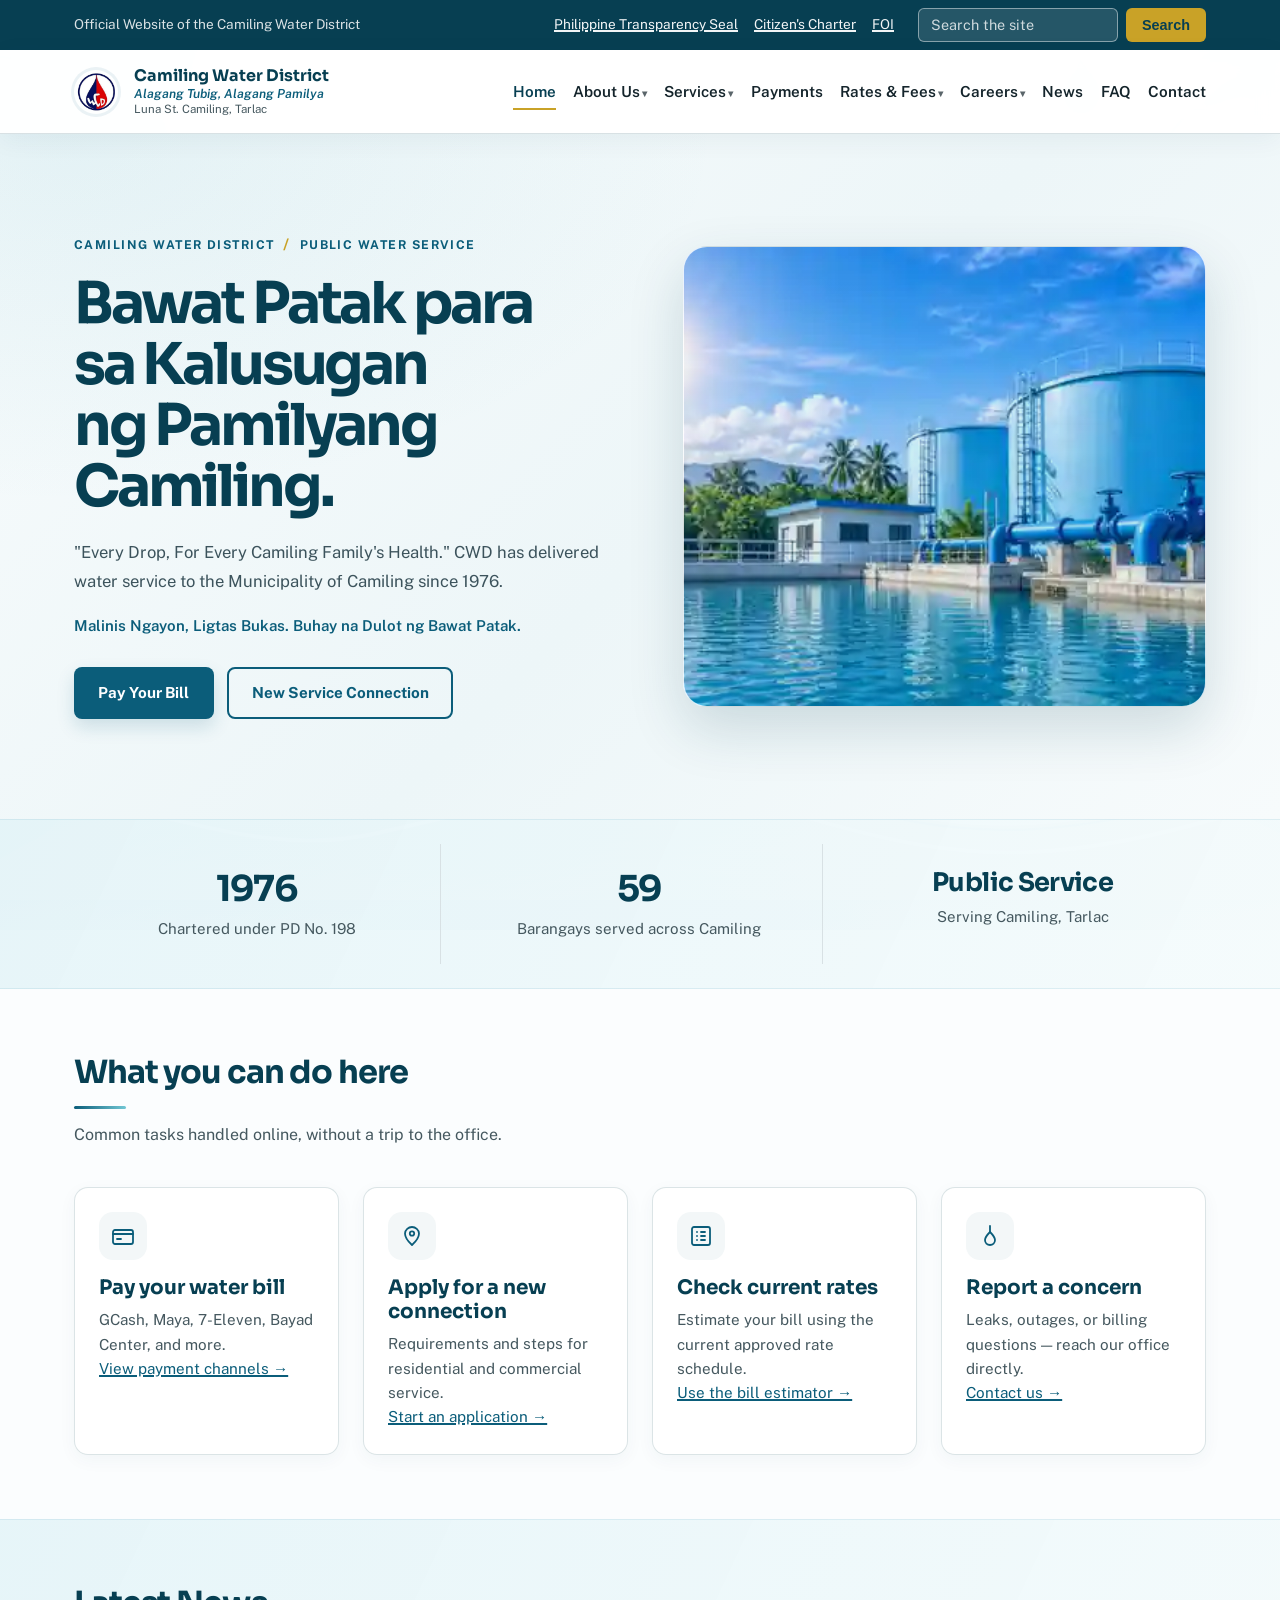
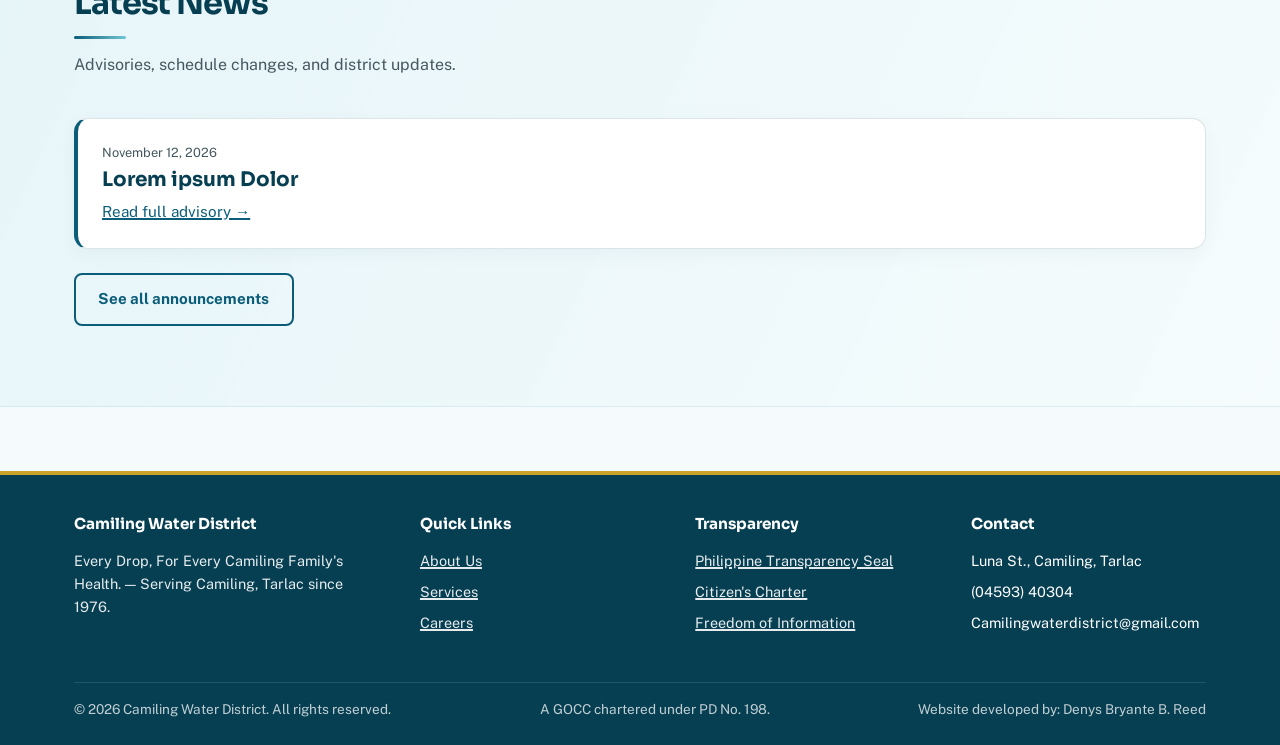
==== index.html @ 6a009140 "Refresh water background on primary pages" ====
<!DOCTYPE html>
<html lang="en">
<head>
<meta charset="UTF-8">
<link rel="icon" href="assets/cwd-logo.png?v=20261118-fix3" type="image/png">
<link rel="shortcut icon" href="assets/cwd-logo.png?v=20261118-fix3">
<meta name="viewport" content="width=device-width, initial-scale=1.0">
<title>Camiling Water District — Official Website</title>
<meta name="description" content="Official website of the Camiling Water District (CWD), Tarlac, Philippines.">
<meta property="og:type" content="website">
<meta property="og:site_name" content="Camiling Water District">
<meta property="og:title" content="Camiling Water District — Official Website">
<meta property="og:description" content="Official website of the Camiling Water District (CWD), Tarlac, Philippines.">
<link rel="preconnect" href="https://fonts.googleapis.com">
<link href="https://fonts.googleapis.com/css2?family=Sora:wght@600;700&family=Public+Sans:wght@400;600;700&display=swap" rel="stylesheet">
<link rel="stylesheet" href="assets/styles.css?v=water-theme-20261123">
<script type="application/ld+json">
{"@context":"https://schema.org","@type":"GovernmentOrganization","name":"Camiling Water District","address":{"@type":"PostalAddress","streetAddress":"Luna St.","addressLocality":"Camiling","addressRegion":"Tarlac","addressCountry":"PH"},"telephone":"(04593) 40304","email":"Camilingwaterdistrict@gmail.com"}
</script>
</head>
<body class="bg-waves">

<!-- Government identity bar -->
<div class="gov-bar">
  <div class="container">
    <span>Official Website of the Camiling Water District</span>
    <nav aria-label="Government links">
      <a href="transparency.html#seal">Philippine Transparency Seal</a>
      <a href="transparency.html#charter">Citizen's Charter</a>
      <a href="transparency.html#foi">FOI</a>
      <form class="site-search" action="search.html" method="get" role="search">
        <label for="site-q" class="sr-only">Search the site</label>
        <input type="search" id="site-q" name="q" placeholder="Search the site" autocomplete="off">
        <button type="submit">Search</button>
      </form>
    </nav>
  </div>
</div>

<!-- Announcement banner — injected by script when banner_show=true in data/homepage.json -->
<div id="site-banner" class="site-banner" role="region" aria-label="Site announcement" aria-live="polite" hidden>
  <div class="container">
    <span class="site-banner-label" id="banner-label"></span>
    <span class="site-banner-message" id="banner-message"></span>
  </div>
</div>

<!-- Header -->
<header class="site-header">
  <div class="container">
    <a href="index.html" class="brand">
      <img src="assets/cwd-logo.png" alt="Camiling Water District" class="brand-logo">
      <span class="brand-text"><strong>Camiling Water District</strong><em>Alagang Tubig, Alagang Pamilya</em><span>Luna St. Camiling, Tarlac</span></span>
    </a>
    <button class="nav-toggle" aria-expanded="false" aria-controls="main-nav">
      Menu
    </button>
    <nav class="main-nav" id="main-nav" aria-label="Primary">
      <ul>
        <li><a href="index.html">Home</a></li>
        <li class="nav-dropdown">
          <a href="about.html">About Us</a>
          <ul class="dropdown-menu">
            <li><a href="about.html">About CWD</a></li>
            <li><a href="about.html#mission-vision">Mission/Vision</a></li>
            <li><a href="about.html#leadership">Organizational Chart/Leadership</a></li>
            <li><a href="about.html#jva">Joint Venture with PrimeWater</a></li>
          </ul>
        </li>
        <li class="nav-dropdown">
          <a href="services.html">Services</a>
          <ul class="dropdown-menu">
            <li><a href="services.html#new-connection">New Service Connection</a></li>
            <li><a href="services.html#other-services">Other Services</a></li>
            <li><a href="services.html#requirements">Requirements Checklist</a></li>
            <li><a href="services.html#projects-section">Projects</a></li>
          </ul>
        </li>
        <li><a href="payments.html">Payments</a></li>
        <li class="nav-dropdown">
          <a href="rates.html">Rates &amp; Fees</a>
          <ul class="dropdown-menu">
            <li><a href="rates.html#bill-estimator">Bill Estimator</a></li>
            <li><a href="rates.html#rate-schedule">Rate Schedule</a></li>
          </ul>
        </li>
        <li class="nav-dropdown">
          <a href="careers.html">Careers</a>
          <ul class="dropdown-menu">
            <li><a href="careers.html#openings">Job Openings/Postings</a></li>
            <li><a href="careers.html#how-to-apply">How to Apply</a></li>
            <li><a href="careers.html#qualifications">General Qualification Standards</a></li>
          </ul>
        </li>
        <li><a href="news.html">News</a></li>
        <li><a href="faq.html">FAQ</a></li>
        <li><a href="contact.html">Contact</a></li>
      </ul>
    </nav>
  </div>
</header>

<main id="content">

  <!-- Hero -->
  <section class="home-hero">
    <div class="container home-hero-grid">
      <div class="home-hero-copy">
      <p class="home-hero-eyebrow">CAMILING WATER DISTRICT <span aria-hidden="true">/</span> PUBLIC WATER SERVICE</p>
      <h1 class="home-hero-title">Bawat Patak para sa Kalusugan ng Pamilyang Camiling.</h1>
      <p class="home-hero-lead">"Every Drop, For Every Camiling Family's Health." CWD has delivered water service to the Municipality of Camiling since 1976.</p>
      <p class="home-hero-tagline">Malinis Ngayon, Ligtas Bukas. Buhay na Dulot ng Bawat Patak.</p>
      <div class="home-hero-actions">
        <a href="payments.html" class="btn btn-primary">Pay Your Bill</a>
        <a href="services.html" class="btn btn-outline">New Service Connection</a>
      </div>
      </div>
      <div class="home-hero-photo" role="img" aria-label="Illustrative photograph of a water treatment facility"></div>
    </div>
  </section>

  <!-- Quick stats -->
  <section class="section-tint home-stats-section">
    <div class="container grid home-stats-grid">
      <div class="home-stat">
        <h2 style="margin-bottom:0.2rem;">1976</h2>
        <p>Chartered under PD No. 198</p>
      </div>
      <div class="home-stat">
        <h2 style="margin-bottom:0.2rem;">59</h2>
        <p>Barangays served across Camiling</p>
      </div>
      <div class="home-stat">
        <h2 style="margin-bottom:0.2rem;">Public Service</h2>
        <p>Serving Camiling, Tarlac</p>
      </div>
    </div>
  </section>

  <!-- Services overview -->
  <section>
    <div class="container">
      <div class="section-head">
        <h2>What you can do here</h2>
        <p>Common tasks handled online, without a trip to the office.</p>
      </div>
      <div class="grid">
        <div class="card">
          <div class="card-icon" aria-hidden="true"><svg viewBox="0 0 24 24"><rect x="2" y="6" width="20" height="14" rx="2"/><path d="M2 10h20"/><path d="M6 15h4"/></svg></div>
          <h3>Pay your water bill</h3>
          <p>GCash, Maya, 7-Eleven, Bayad Center, and more.</p>
          <p><a href="payments.html">View payment channels →</a></p>
        </div>
        <div class="card">
          <div class="card-icon" aria-hidden="true"><svg viewBox="0 0 24 24"><path d="M12 21s-7-6.3-7-11.5A7 7 0 0 1 12 3a7 7 0 0 1 7 6.5C19 14.7 12 21 12 21z"/><circle cx="12" cy="9.5" r="2.2"/></svg></div>
          <h3>Apply for a new connection</h3>
          <p>Requirements and steps for residential and commercial service.</p>
          <p><a href="services.html">Start an application →</a></p>
        </div>
        <div class="card">
          <div class="card-icon" aria-hidden="true"><svg viewBox="0 0 24 24"><rect x="3" y="3" width="18" height="18" rx="2"/><path d="M8 8h.01M12 8h4M8 12h.01M12 12h4M8 16h.01M12 16h4"/></svg></div>
          <h3>Check current rates</h3>
          <p>Estimate your bill using the current approved rate schedule.</p>
          <p><a href="rates.html">Use the bill estimator →</a></p>
        </div>
        <div class="card">
          <div class="card-icon" aria-hidden="true"><svg viewBox="0 0 24 24"><path d="M12 2v6"/><path d="M12 8c-3 3-5 5.5-5 8a5 5 0 0 0 10 0c0-2.5-2-5-5-8z"/></svg></div>
          <h3>Report a concern</h3>
          <p>Leaks, outages, or billing questions — reach our office directly.</p>
          <p><a href="contact.html">Contact us →</a></p>
        </div>
      </div>
    </div>
  </section>

  <!-- Latest News — loaded from data/news.json, 3 newest items -->
  <section class="section-tint">
    <div class="container">
      <div class="section-head">
        <h2>Latest News</h2>
        <p>Advisories, schedule changes, and district updates.</p>
      </div>
      <div id="latest-news-list" class="grid" style="grid-template-columns: repeat(auto-fit, minmax(260px,1fr));" aria-live="polite">
        <p id="latest-news-loading" style="color:var(--ink-soft);">Loading…</p>
      </div>
      <p style="margin-top:1.5rem;"><a href="news.html" class="btn btn-outline">See all announcements</a></p>
    </div>
  </section>

</main>

<!-- Footer -->
<footer class="site-footer">
  <div class="container">
    <div class="footer-grid">
      <div>
        <h4>Camiling Water District</h4>
        <p class="footer-tagline">Every Drop, For Every Camiling Family&#39;s Health. — Serving Camiling, Tarlac since 1976.</p>
      </div>
      <div>
        <h4>Quick Links</h4>
        <ul>
          <li><a href="about.html">About Us</a></li>
          <li><a href="services.html">Services</a></li>
          <li><a href="careers.html">Careers</a></li>
        </ul>
      </div>
      <div>
        <h4>Transparency</h4>
        <ul>
          <li><a href="transparency.html#seal">Philippine Transparency Seal</a></li><li><a href="transparency.html#charter">Citizen's Charter</a></li>
          <li><a href="transparency.html#foi">Freedom of Information</a></li>
        </ul>
      </div>
      <div>
        <h4>Contact</h4>
        <ul>
          <li>Luna St., Camiling, Tarlac</li>
          <li>(04593) 40304</li>
          <li>Camilingwaterdistrict@gmail.com</li>
        </ul>
      </div>
    </div>
    <div class="footer-bottom">
      <span>&copy; 2026 Camiling Water District. All rights reserved.</span>
      <span>A GOCC chartered under PD No. 198.</span>
      <span>Website developed by: Denys Bryante B. Reed</span>
    </div>
  </div>
</footer>

<script src="assets/script.js?v=20261118-fix3"></script>
<script>
(function () {

  // ── 1. Announcement banner ─────────────────────────────────────
  fetch("data/homepage.json")
    .then(function (res) { return res.json(); })
    .then(function (data) {
      if (data.banner_show === true) {
        var banner  = document.getElementById("site-banner");
        var label   = document.getElementById("banner-label");
        var message = document.getElementById("banner-message");
        label.textContent   = data.banner_label   || "Notice";
        message.textContent = data.banner_message || "";
        banner.hidden = false;
      }
    })
    .catch(function () { /* banner stays hidden on error */ });

  // ── 2. Latest News — 3 newest from data/news.json ─────────────
  var newsList    = document.getElementById("latest-news-list");
  var newsLoading = document.getElementById("latest-news-loading");

  function formatDate(iso) {
    if (!iso || iso === "...") return "";
    var d = new Date(iso + "T00:00:00");
    if (isNaN(d)) return iso;
    return d.toLocaleDateString("en-PH", { year: "numeric", month: "long", day: "numeric" });
  }

  fetch("data/news.json")
    .then(function (res) {
      if (!res.ok) throw new Error("HTTP " + res.status);
      return res.json();
    })
    .then(function (data) {
      newsLoading.remove();

      var items = (data.items || [])
        .filter(function (item) { return item.date && item.date !== "..."; })
        .sort(function (a, b) { return new Date(b.date) - new Date(a.date); })
        .slice(0, 3);

      if (items.length === 0) {
        newsList.innerHTML = "<p style='color:var(--ink-soft);'>No announcements at this time.</p>";
        return;
      }

      items.forEach(function (item) {
        var card = document.createElement("div");
        card.className = "card";
        card.style.borderLeft = "4px solid var(--teal)";

        var date = document.createElement("p");
        date.style.cssText = "font-size:0.8rem; color:var(--ink-soft); margin-bottom:0.3rem;";
        date.textContent = formatDate(item.date);

        var h3 = document.createElement("h3");
        h3.textContent = item.title || "Untitled";

        var link = document.createElement("p");
        link.innerHTML = '<a href="news.html">Read full advisory →</a>';

        card.appendChild(date);
        card.appendChild(h3);
        card.appendChild(link);
        newsList.appendChild(card);
      });
    })
    .catch(function () {
      newsLoading.remove();
      newsList.innerHTML = "<p style='color:var(--ink-soft);'>Unable to load latest news.</p>";
    });

}());
</script>
</body>
</html>
---- assets/styles.css ----
/* =========================================================
   CAMIWD — Shared Design System
   Camiling Water District official website
   ========================================================= */

:root {
  /* Brand tokens (approved) */
  --teal: #0B5D7A;
  --teal-deep: #073F52;
  --gold: #C9A227;
  --white: #FFFFFF;
  --ink: #14242B;
  --ink-soft: #45585F;
  --line: #D8E1E4;
  --bg-tint: #F3F7F8;
  --success: #2F7D4F;
  --danger: #B4392E;

  /* Type */
  --font-head: "Sora", "Segoe UI", sans-serif;
  --font-body: "Public Sans", "Segoe UI", sans-serif;

  /* Layout */
  --max-width: 1180px;
  --radius: 6px;
  --space-1: 0.5rem;
  --space-2: 1rem;
  --space-3: 1.5rem;
  --space-4: 2.5rem;
  --space-5: 4rem;
}

* { box-sizing: border-box; }
html { scroll-behavior: smooth; }

body {
  margin: 0;
  font-family: var(--font-body);
  color: var(--ink);
  background: var(--white);
  line-height: 1.6;
  font-size: 16px;
}

h1, h2, h3, h4 {
  font-family: var(--font-head);
  color: var(--teal-deep);
  line-height: 1.2;
  margin: 0 0 var(--space-2);
}
h1 { font-size: clamp(2rem, 4vw, 2.75rem); }
h2 { font-size: clamp(1.5rem, 3vw, 2rem); }
h3 { font-size: 1.25rem; }

p { max-width: 68ch; margin: 0 0 var(--space-2); color: var(--ink-soft); }

a { color: var(--teal); text-decoration-thickness: 1.5px; }
a:hover { color: var(--teal-deep); }

img { max-width: 100%; display: block; }

.container {
  max-width: var(--max-width);
  margin: 0 auto;
  padding: 0 var(--space-3);
}

/* Visible focus state — accessibility requirement */
a:focus-visible, button:focus-visible, input:focus-visible,
textarea:focus-visible, select:focus-visible {
  outline: 3px solid var(--gold);
  outline-offset: 2px;
}

@media (prefers-reduced-motion: reduce) {
  * { animation: none !important; transition: none !important; scroll-behavior: auto !important; }
}

/* ---------- Announcement banner (homepage) ---------- */
/* Hidden by default; shown only when banner_show=true in data/homepage.json */
.site-banner {
  background: var(--gold);
  color: var(--teal-deep);
  font-size: 0.9rem;
  font-weight: 600;
  padding: 0.6rem var(--space-3);
  /* Minimum 4.5:1 contrast: gold #C9A227 on teal-deep #073F52 = ~5.8:1 ✓ */
}
.site-banner .container {
  display: flex;
  align-items: center;
  gap: var(--space-2);
  flex-wrap: wrap;
}
.site-banner-label {
  display: inline-block;
  background: var(--teal-deep);
  color: var(--white);
  font-size: 0.72rem;
  font-weight: 700;
  text-transform: uppercase;
  letter-spacing: 0.06em;
  padding: 2px 8px;
  border-radius: 3px;
  flex-shrink: 0;
}
.site-banner-message {
  flex: 1;
  min-width: 0;
}

/* ---------- Gov-bar ---------- */
.gov-bar {
  background: var(--teal-deep);
  color: var(--white);
  font-size: 0.85rem;
}
.gov-bar .container {
  display: flex;
  flex-wrap: wrap;
  gap: var(--space-1) var(--space-3);
  align-items: center;
  padding-top: var(--space-1);
  padding-bottom: var(--space-1);
}
.gov-bar span { opacity: 0.85; }
.gov-bar nav { display: flex; gap: var(--space-3); flex-wrap: wrap; margin-left: auto; }
.gov-bar a { color: var(--white); opacity: 0.95; }
.gov-bar a:hover { opacity: 1; text-decoration-color: var(--gold); }

/* ---------- Header / primary nav ---------- */
.site-header {
  border-bottom: 1px solid var(--line);
  position: sticky;
  top: 0;
  background: var(--white);
  z-index: 50;
}
.site-header .container {
  display: flex;
  align-items: center;
  justify-content: space-between;
  padding-top: var(--space-2);
  padding-bottom: var(--space-2);
}
.brand {
  display: flex;
  align-items: center;
  gap: var(--space-2);
  text-decoration: none;
}
.brand-logo {
  height: 44px;
  width: 44px;
  border-radius: 50%;
  object-fit: cover;
  display: block;
  flex-shrink: 0;
}
/* Visually show brand-text alongside the logo */
.brand .brand-text {
  line-height: 1.2;
  display: flex;
  flex-direction: column;
  justify-content: center;
}
.brand-text strong {
  display: block;
  color: var(--teal-deep);
  font-family: var(--font-head);
  font-size: 1rem;
  font-weight: 700;
}
.brand-text em {
  display: block;
  color: var(--teal);
  font-family: var(--font-body);
  font-size: 0.78rem;
  font-style: italic;
  font-weight: 600;
  margin-top: 0.1rem;
}
.brand-text span {
  display: block;
  font-size: 0.72rem;
  color: var(--ink-soft);
  margin-top: 0.1rem;
}

/* ---------- Gov-bar Transparency Seal image ---------- */
.gov-bar .ts-seal-img {
  height: 16px;
  width: 16px;
  border-radius: 50%;
  object-fit: cover;
  vertical-align: middle;
  margin-right: 0.35rem;
  display: inline-block;
}
/* Footer seal — smaller than gov-bar version */
.site-footer .ts-seal-img {
  height: 14px;
  width: 14px;
  border-radius: 50%;
  object-fit: cover;
  vertical-align: middle;
  margin-right: 0.3rem;
  display: inline-block;
  opacity: 0.85;
}
.gov-bar .ts-seal-link {
  display: inline-flex;
  align-items: center;
  gap: 0.3rem;
}
/* Transparency Seal — large display on transparency.html */
.ts-seal-large {
  border-radius: 50%;
  object-fit: cover;
  display: block;
}

.main-nav > ul {
  list-style: none;
  display: flex;
  gap: var(--space-3);
  margin: 0; padding: 0;
}
.main-nav a {
  color: var(--ink);
  text-decoration: none;
  font-weight: 600;
  font-size: 0.95rem;
  padding: var(--space-1) 0;
  border-bottom: 2px solid transparent;
}
.main-nav a:hover, .main-nav a[aria-current="page"] {
  color: var(--teal-deep);
  border-bottom-color: var(--gold);
}

.nav-toggle {
  display: none;
  background: none;
  border: 1px solid var(--line);
  border-radius: var(--radius);
  padding: 0.4rem 0.6rem;
  cursor: pointer;
}

@media (max-width: 860px) {
  .nav-toggle { display: block; }
  .main-nav {
    display: none;
    width: 100%;
    order: 3;
  }
  .main-nav.open { display: block; }
  .main-nav > ul { flex-direction: column; gap: 0; padding-bottom: var(--space-2); }
  .main-nav a { display: block; padding: var(--space-1) 0; }
  .site-header .container { flex-wrap: wrap; }
  /* Mobile dropdown — show sub-links inline, indented */
  .nav-dropdown .dropdown-menu {
    position: static;
    box-shadow: none;
    border: none;
    background: transparent;
    padding: 0 0 0 1rem;
    min-width: auto;
    display: none;
  }
  .nav-dropdown.open .dropdown-menu { display: block; }
  .nav-dropdown .dropdown-menu a {
    font-size: 0.88rem;
    color: var(--teal);
    padding: 0.3rem 0;
    border-bottom: none;
  }
  .nav-dropdown > a::after { content: " ▾"; font-size: 0.7rem; }
}

/* ---------- Nav dropdown ---------- */
.nav-dropdown {
  position: relative;
}
.nav-dropdown > a::after {
  content: " ▾";
  font-size: 0.65rem;
  vertical-align: middle;
  opacity: 0.7;
}
.dropdown-menu {
  display: none;
  position: absolute;
  top: calc(100% + 6px);
  left: 0;
  background: var(--white);
  border: 1px solid var(--line);
  border-radius: var(--radius);
  box-shadow: 0 4px 16px rgba(7,63,82,0.12);
  min-width: 210px;
  z-index: 100;
  padding: 0.4rem 0;
}
.nav-dropdown:hover .dropdown-menu,
.nav-dropdown.open .dropdown-menu {
  display: block;
}
.dropdown-menu a {
  display: block;
  padding: 0.55rem 1.1rem;
  font-size: 0.9rem;
  font-weight: 600;
  color: var(--ink);
  text-decoration: none;
  border-bottom: none !important;
  white-space: nowrap;
}
.dropdown-menu a:hover {
  background: var(--bg-tint);
  color: var(--teal-deep);
}
.dropdown-menu a.dropdown-sub-item {
  font-weight: 400;
  font-size: 0.875rem;
  padding-left: 1.6rem;
  color: var(--ink-soft);
}
.dropdown-menu a.dropdown-sub-item:hover {
  color: var(--teal-deep);
  background: var(--bg-tint);
}
.dropdown-menu hr {
  border: none;
  border-top: 1px solid var(--line);
  margin: 0.3rem 0;
}

/* ---------- CAMIWD Pledge ---------- */
.camiwd-pledge {
  background: var(--teal-deep);
  color: var(--white);
  padding: var(--space-5) var(--space-3);
  border-radius: var(--radius);
  max-width: 760px;
}
.camiwd-pledge h2 {
  font-family: var(--font-head);
  font-size: clamp(1.4rem, 3vw, 1.75rem);
  color: var(--gold);
  text-align: center;
  margin-bottom: var(--space-4);
}
.pledge-list {
  list-style: none;
  margin: 0 auto;
  padding: 0;
  max-width: 680px;
  display: flex;
  flex-direction: column;
  gap: 1.25rem;
}
.pledge-list li {
  display: flex;
  align-items: flex-start;
  gap: 1rem;
  font-family: var(--font-body);
  line-height: 1.55;
  color: rgba(255,255,255,0.92);
}
.pledge-letter {
  flex-shrink: 0;
  width: 2.5rem;
  height: 2.5rem;
  display: flex;
  align-items: center;
  justify-content: center;
  background: var(--teal);
  color: var(--gold);
  font-family: var(--font-head);
  font-weight: 700;
  font-size: 1.2rem;
  border-radius: 50%;
}
.pledge-text { padding-top: 0.35rem; }
.pledge-text strong { color: var(--white); }
@media (max-width: 600px) {
  .camiwd-pledge { padding: var(--space-4) var(--space-2); }
  .pledge-list li { gap: 0.75rem; }
}


.payments-hero {
  position: relative;
  background-image: url("payments-bg.png");
  background-size: cover;
  background-position: center;
  background-repeat: no-repeat;
  padding: 5rem 0;
  overflow: hidden;
}
.payments-hero-overlay {
  position: absolute;
  inset: 0;
  background: rgba(7, 63, 82, 0.62);
}
.payments-hero-content {
  position: relative;
  z-index: 1;
}
.payments-hero-content h1 {
  color: var(--white);
  text-shadow: 0 1px 4px rgba(0,0,0,0.35);
}
.payments-hero-content p {
  color: rgba(255,255,255,0.88);
  text-shadow: 0 1px 3px rgba(0,0,0,0.3);
  max-width: 60ch;
}

/* ---------- Services hero banner ---------- */
.services-hero {
  position: relative;
  background-image: url("services-bg.png");
  background-size: cover;
  background-position: center;
  background-repeat: no-repeat;
  padding: 5rem 0;
  overflow: hidden;
}
.services-hero-overlay {
  position: absolute;
  inset: 0;
  background: rgba(7, 63, 82, 0.62);
}
.services-hero-content {
  position: relative;
  z-index: 1;
}
.services-hero-content h1 {
  color: var(--white);
  text-shadow: 0 1px 4px rgba(0,0,0,0.35);
}
.services-hero-content p {
  color: rgba(255,255,255,0.88);
  text-shadow: 0 1px 3px rgba(0,0,0,0.3);
  max-width: 60ch;
}

/* ---------- Careers hero banner ---------- */
.careers-hero {
  position: relative;
  background-image: url("careers-bg.png");
  background-size: cover;
  background-position: center;
  background-repeat: no-repeat;
  padding: 5rem 0;
  overflow: hidden;
}
.careers-hero-overlay {
  position: absolute;
  inset: 0;
  background: rgba(7, 63, 82, 0.62);
}
.careers-hero-content {
  position: relative;
  z-index: 1;
}
.careers-hero-content h1 {
  color: var(--white);
  text-shadow: 0 1px 4px rgba(0,0,0,0.35);
}
.careers-hero-content p {
  color: rgba(255,255,255,0.88);
  text-shadow: 0 1px 3px rgba(0,0,0,0.3);
  max-width: 60ch;
}

/* ---------- Contact Us hero banner ---------- */
.contact-hero {
  position: relative;
  background-image: url("contact-bg.png");
  background-size: cover;
  background-position: center;
  background-repeat: no-repeat;
  padding: 5rem 0;
  overflow: hidden;
}
.contact-hero-overlay {
  position: absolute;
  inset: 0;
  background: rgba(7, 63, 82, 0.62);
}
.contact-hero-content {
  position: relative;
  z-index: 1;
}
.contact-hero-content h1 {
  color: var(--white);
  text-shadow: 0 1px 4px rgba(0,0,0,0.35);
}
.contact-hero-content p {
  color: rgba(255,255,255,0.88);
  text-shadow: 0 1px 3px rgba(0,0,0,0.3);
  max-width: 60ch;
}


.rates-hero {
  position: relative;
  background-image: url("rates-bg.png");
  background-size: cover;
  background-position: center;
  background-repeat: no-repeat;
  padding: 5rem 0;
  overflow: hidden;
}
/* Dark overlay — ensures text is readable over any photo */
.rates-hero-overlay {
  position: absolute;
  inset: 0;
  background: rgba(7, 63, 82, 0.62); /* --teal-deep at 62% opacity */
}
/* Content sits above the overlay */
.rates-hero-content {
  position: relative;
  z-index: 1;
}
.rates-hero-content h1 {
  color: var(--white);
  text-shadow: 0 1px 4px rgba(0,0,0,0.35);
}
.rates-hero-content p {
  color: rgba(255,255,255,0.88);
  text-shadow: 0 1px 3px rgba(0,0,0,0.3);
  max-width: 60ch;
}


.btn {
  display: inline-block;
  font-family: var(--font-body);
  font-weight: 700;
  font-size: 0.95rem;
  padding: 0.75rem 1.4rem;
  border-radius: var(--radius);
  text-decoration: none;
  border: 2px solid transparent;
  cursor: pointer;
}
.btn-primary { background: var(--teal); color: var(--white); }
.btn-primary:hover { background: var(--teal-deep); color: var(--white); }
.btn-outline { border-color: var(--teal); color: var(--teal); background: transparent; }
.btn-outline:hover { background: var(--teal); color: var(--white); }
.btn-gold { background: var(--gold); color: var(--teal-deep); }
.btn-gold:hover { filter: brightness(0.92); }

/* ---------- Sections ---------- */
section { padding: var(--space-5) 0; }
.section-tint { background: var(--bg-tint); }
.section-head { max-width: 60ch; margin-bottom: var(--space-4); }
.section-head p { margin-bottom: 0; }

/* ---------- Cards / grid ---------- */
.grid {
  display: grid;
  gap: var(--space-3);
  grid-template-columns: repeat(auto-fit, minmax(240px, 1fr));
}
.card {
  border: 1px solid var(--line);
  border-radius: var(--radius);
  padding: var(--space-3);
  background: var(--white);
}
.card h3 { margin-bottom: var(--space-1); }
.card p { font-size: 0.95rem; margin-bottom: 0; }

.card-icon {
  width: 48px;
  height: 48px;
  border-radius: 50%;
  background: var(--bg-tint);
  display: flex;
  align-items: center;
  justify-content: center;
  margin-bottom: var(--space-2);
  flex-shrink: 0;
}
.card-icon svg {
  width: 24px;
  height: 24px;
  stroke: var(--teal);
  fill: none;
  stroke-width: 1.8;
  stroke-linecap: round;
  stroke-linejoin: round;
}
.card:hover .card-icon { background: var(--teal); }
.card:hover .card-icon svg { stroke: var(--white); }

/* ---------- Tables (rates, schedules) ---------- */
table { width: 100%; border-collapse: collapse; font-size: 0.95rem; }
th, td { text-align: left; padding: 0.75rem 1rem; border-bottom: 1px solid var(--line); }
th { font-family: var(--font-head); color: var(--teal-deep); background: var(--bg-tint); }

/* ---------- Forms ---------- */
label { display: block; font-weight: 600; margin-bottom: 0.35rem; font-size: 0.95rem; }
input, textarea, select {
  width: 100%;
  padding: 0.65rem 0.8rem;
  border: 1px solid var(--line);
  border-radius: var(--radius);
  font-family: var(--font-body);
  font-size: 1rem;
  margin-bottom: var(--space-2);
}
.field-error { color: var(--danger); font-size: 0.85rem; margin-top: -0.75rem; margin-bottom: var(--space-2); }
.checkbox-row { display: flex; align-items: flex-start; gap: 0.6rem; }
.checkbox-row input { width: auto; margin: 0.2rem 0 0; }

/* ---------- Callout / notice ---------- */
.notice {
  border-left: 4px solid var(--gold);
  background: var(--bg-tint);
  padding: var(--space-2) var(--space-3);
  border-radius: var(--radius);
}

/* ---------- Footer ---------- */
.site-footer {
  background: var(--teal-deep);
  color: var(--white);
  padding: var(--space-4) 0 var(--space-3);
  margin-top: var(--space-5);
}
.site-footer a { color: var(--white); opacity: 0.9; }
.site-footer a:hover { opacity: 1; }
.footer-grid {
  display: grid;
  gap: var(--space-4);
  grid-template-columns: 1.3fr 1fr 1fr 1fr;
}
.footer-grid h4 { color: var(--white); font-size: 0.95rem; margin-bottom: var(--space-2); }
.footer-grid ul { list-style: none; margin: 0; padding: 0; }
.footer-grid li { margin-bottom: 0.5rem; font-size: 0.9rem; }
.footer-tagline { font-size: 0.9rem; color: var(--white); opacity: 0.9; max-width: 30ch; }
.footer-bottom {
  border-top: 1px solid rgba(255,255,255,0.15);
  margin-top: var(--space-4);
  padding-top: var(--space-2);
  font-size: 0.85rem;
  opacity: 0.75;
  display: flex;
  justify-content: space-between;
  flex-wrap: wrap;
  gap: var(--space-1);
}
@media (max-width: 720px) {
  .footer-grid { grid-template-columns: 1fr 1fr; }
}
/* ---------- Person cards (Board / Management) ---------- */
.person-card {
  display: flex;
  flex-direction: column;
  align-items: center;
  text-align: center;
}
.person-photo {
  width: 88px;
  height: 88px;
  border-radius: 50%;
  object-fit: cover;
  margin-bottom: var(--space-2);
  border: 3px solid var(--line);
  flex-shrink: 0;
}
/* Neutral placeholder shown when no photo is provided */
.person-photo-placeholder {
  width: 88px;
  height: 88px;
  border-radius: 50%;
  background: var(--bg-tint);
  border: 3px solid var(--line);
  display: flex;
  align-items: center;
  justify-content: center;
  margin-bottom: var(--space-2);
  flex-shrink: 0;
}
.person-photo-placeholder svg {
  width: 44px;
  height: 44px;
  stroke: var(--line);
  fill: none;
  stroke-width: 1.5;
  stroke-linecap: round;
  stroke-linejoin: round;
}
.person-card h3 { font-size: 1rem; margin-bottom: 0.15rem; }
.person-card p  { font-size: 0.88rem; margin: 0; }

/* ---------- Placeholder flag (dev-only visual cue; remove before publish) ---------- */
[data-unverified] { outline: 2px dashed var(--danger); outline-offset: 2px; }

/* ---------- Project status badges ---------- */
/* All badges meet WCAG 2.1 AA 4.5:1 contrast on white card backgrounds */
.project-badge {
  display: inline-block;
  font-size: 0.72rem;
  font-weight: 700;
  text-transform: uppercase;
  letter-spacing: 0.06em;
  padding: 2px 9px;
  border-radius: 3px;
  margin-bottom: 0.5rem;
}
/* Ongoing — teal bg (#0B5D7A) white text → contrast ~6.8:1 ✓ */
.project-badge-ongoing  { background: var(--teal);      color: var(--white); }
/* Planned  — gold bg (#C9A227) teal-deep text → contrast ~5.8:1 ✓ */
.project-badge-planned  { background: var(--gold);      color: var(--teal-deep); }
/* Completed — success bg (#2F7D4F) white text → contrast ~5.1:1 ✓ */
.project-badge-completed { background: var(--success);  color: var(--white); }

/* Project card photo */
#projects-list {
  grid-template-columns: repeat(auto-fit, minmax(min(100%, 290px), 1fr));
  align-items: stretch;
  gap: 1.25rem;
}

#projects-list > .card {
  box-sizing: border-box;
  min-width: 0;
  height: 100%;
  padding: 0;
  overflow: hidden;
  display: flex;
  flex-direction: column;
}

.project-img {
  display: block;
  box-sizing: border-box;
  width: 100%;
  max-width: 100%;
  height: auto;
  aspect-ratio: 16 / 9;
  object-fit: cover;
  object-position: center;
  border-radius: 0;
  margin: 0;
  flex: 0 0 auto;
}

#projects-list > .card > div {
  box-sizing: border-box;
  min-width: 0;
  overflow-wrap: anywhere;
}


/* ---------- Nav dropdown refresh ---------- */
.dropdown-menu, .dropdown-menu li { list-style: none; margin: 0; }
.dropdown-menu a { border-radius: 6px; font-weight: 600; }
.dropdown-menu a:hover, .dropdown-menu a:focus-visible { background: var(--bg-tint); color: var(--teal-deep); box-shadow: inset 3px 0 0 var(--gold); }
.nav-dropdown:focus-within .dropdown-menu { display: block; }
@media (min-width: 861px) {
  .dropdown-menu { top: calc(100% + 8px); min-width: 280px; padding: 0.5rem; border-radius: 10px; border-top: 3px solid var(--gold); box-shadow: 0 14px 30px rgba(7,63,82,0.16); }
  .dropdown-menu::before { content: ""; position: absolute; left: 0; right: 0; top: -12px; height: 12px; }
  .dropdown-menu a { padding: 0.65rem 0.9rem; font-size: 0.92rem; white-space: normal; }
}

/* ---------- Home hero (text + photo) ---------- */
.home-hero-grid { display: grid; grid-template-columns: 1.15fr 0.85fr; gap: var(--space-4); align-items: center; }
.home-hero-photo { min-height: 380px; border-radius: 12px; border: 1px solid var(--line); box-shadow: 0 12px 32px rgba(7,63,82,0.18); overflow: hidden;
  background: url("home-hero-placeholder.webp") center / cover no-repeat, linear-gradient(135deg, var(--teal-deep), var(--teal)); }
@media (max-width: 860px) { .home-hero-grid { grid-template-columns: 1fr; } .home-hero-photo { min-height: 220px; order: -1; } }

/* ---------- News hero banner ---------- */
.news-hero { position: relative; background: var(--teal-deep) url("news-bg.jpg") center / cover no-repeat; padding: 5rem 0; overflow: hidden; }
.news-hero-overlay { position: absolute; inset: 0; background: rgba(7, 63, 82, 0.62); }
.news-hero-content { position: relative; z-index: 1; }
.news-hero-content h1 { color: var(--white); text-shadow: 0 1px 4px rgba(0,0,0,0.35); }
.news-hero-content p { color: rgba(255,255,255,0.88); text-shadow: 0 1px 3px rgba(0,0,0,0.3); max-width: 60ch; }
.contact-hero { background-color: var(--teal-deep); }

/* Anchor links land below the sticky header */
section[id] { scroll-margin-top: 96px; }

/* ---------- Site search + utilities ---------- */
.sr-only { position:absolute; width:1px; height:1px; overflow:hidden; clip:rect(0 0 0 0); white-space:nowrap; }
.gov-bar nav { display:flex; flex-wrap:wrap; align-items:center; gap:0.25rem 1rem; }
.site-search { display:inline-flex; gap:0.35rem; align-items:center; }
.site-search input { padding:0.25rem 0.6rem; border-radius:6px; border:1px solid rgba(255,255,255,0.45); background:rgba(255,255,255,0.12); color:#fff; font-size:0.85rem; width:150px; }
.site-search input::placeholder { color:rgba(255,255,255,0.78); }
.site-search input:focus-visible { outline:2px solid var(--gold); outline-offset:1px; }
.site-search button { padding:0.25rem 0.7rem; border-radius:6px; border:0; background:var(--gold); color:var(--teal-deep); font-weight:700; font-size:0.85rem; cursor:pointer; }

/* ---------- Search box alignment fix ---------- */
.gov-bar .site-search { display: flex; align-items: center; gap: 0.5rem; margin: 0 0 0 0.5rem; }
.gov-bar .site-search input[type="search"] { width: 200px; height: 34px; box-sizing: border-box; margin: 0; padding: 0 0.75rem; font-size: 0.9rem; line-height: 34px; }
.gov-bar .site-search button { height: 34px; box-sizing: border-box; margin: 0; padding: 0 1rem; font-size: 0.9rem; line-height: 1; display: inline-flex; align-items: center; }
@media (max-width: 600px) {
  .gov-bar .site-search { width: 100%; margin: 0.35rem 0 0; }
  .gov-bar .site-search input[type="search"] { flex: 1; width: auto; }
}

/* ---------- Organizational chart ---------- */
.org-chart { display: flex; flex-direction: column; align-items: center; }
.org-board { width: 100%; border: 2px dashed var(--line); border-radius: 20px; padding: 1.5rem 1rem 2rem; background: var(--bg-tint); }
.org-label { text-align: center; font-family: var(--font-head); font-weight: 700; color: var(--teal-deep); text-transform: uppercase; letter-spacing: 0.08em; font-size: 0.85rem; margin: 0 0 1rem; }
.org-row { display: flex; flex-wrap: wrap; justify-content: center; gap: 1.25rem; width: 100%; }
.org-line { width: 3px; height: 36px; background: var(--teal); margin: 0 auto; }
.org-line-long { height: 48px; }
.org-card { background: #fff; border: 1px solid var(--line); border-radius: var(--radius); padding: 1.25rem 1rem; text-align: center; width: 210px; box-shadow: 0 2px 8px rgba(7,63,82,0.08); }
.org-card-lg { width: 260px; border: 2px solid var(--gold); }
.org-photo { width: 112px; height: 112px; border-radius: 50%; margin: 0 auto 0.9rem; overflow: hidden; background: var(--bg-tint); border: 3px solid var(--teal); display: flex; align-items: center; justify-content: center; }
.org-card-lg .org-photo { width: 136px; height: 136px; border-color: var(--gold); }
.org-photo img { width: 100%; height: 100%; object-fit: cover; }
.org-photo svg { width: 60%; height: 60%; stroke: var(--teal); fill: none; stroke-width: 1.5; stroke-linecap: round; stroke-linejoin: round; opacity: 0.55; }
.org-card h3 { font-size: 1.05rem; margin: 0 0 0.25rem; color: var(--teal-deep); }
.org-card p { margin: 0; font-size: 0.9rem; color: var(--ink-soft); }

/* ---------- Water backgrounds: layered water illustration ---------- */
.bg-waves,.bg-drops,.bg-splash {
  background-color:#f5fbfc;
  background-image:linear-gradient(180deg,rgba(247,252,253,.3),rgba(247,252,253,.48)),url("water-background.svg");
  background-repeat:no-repeat,no-repeat;
  background-position:center,center;
  background-size:cover,cover;
  background-attachment:fixed,fixed;
}
.bg-waves main>section,.bg-drops main>section,.bg-splash main>section {background-color:rgba(255,255,255,.68);}
.bg-waves main>section.section-tint,.bg-drops main>section.section-tint,.bg-splash main>section.section-tint {
  background:linear-gradient(115deg,rgba(229,244,248,.91),rgba(245,251,252,.89));
  border-top:1px solid rgba(78,159,181,.14);border-bottom:1px solid rgba(78,159,181,.14);
}
.bg-waves .card,.bg-drops .card,.bg-splash .card {background:rgba(255,255,255,.98);}
@media(max-width:700px){.bg-waves,.bg-drops,.bg-splash{background-attachment:scroll,scroll;background-position:center top,center top;background-size:auto,auto;}}

/* ---------- CWD design refinement: public-service clarity ---------- */
:root {
  --radius: 12px;
}

.site-header {
  box-shadow: 0 6px 24px rgba(7, 63, 82, 0.055);
  background: rgba(255, 255, 255, 0.97);
  backdrop-filter: saturate(135%) blur(10px);
}

.brand-logo {
  box-shadow: 0 0 0 3px rgba(11, 93, 122, 0.08);
}

.main-nav > ul {
  gap: clamp(0.75rem, 1.35vw, 1.35rem);
}

.main-nav a {
  border-radius: 6px 6px 0 0;
  transition: color 160ms ease, border-color 160ms ease;
}

.main-nav a:focus-visible,
.gov-bar a:focus-visible,
.btn:focus-visible {
  outline: 3px solid var(--gold);
  outline-offset: 3px;
}

.home-hero {
  position: relative;
  overflow: hidden;
  padding: clamp(3.25rem, 7vw, 6rem) 0;
  background:
    radial-gradient(ellipse at 5% 0%, rgba(91, 178, 197, 0.12), transparent 38%),
    linear-gradient(135deg, #f7fbfc 0%, #edf6f8 54%, #f7fbfc 100%);
}

.home-hero-grid {
  grid-template-columns: minmax(0, 1.02fr) minmax(0, 0.98fr);
  gap: clamp(2.25rem, 5vw, 5rem);
}

.home-hero-copy {
  position: relative;
  z-index: 1;
  padding: clamp(0rem, 1vw, 0.6rem) 0;
}

.home-hero-eyebrow {
  display: flex;
  align-items: center;
  flex-wrap: wrap;
  gap: 0.55rem;
  color: var(--teal);
  font-family: var(--font-body);
  font-size: 0.76rem;
  font-weight: 700;
  letter-spacing: 0.12em;
  line-height: 1.5;
  margin: 0 0 1rem;
  text-transform: uppercase;
}

.home-hero-eyebrow span {
  color: var(--gold);
  font-size: 1rem;
}

.home-hero-title {
  max-width: 13ch;
  color: var(--teal-deep);
  font-size: clamp(2.55rem, 4.5vw, 4.35rem);
  letter-spacing: -0.055em;
  line-height: 1.06;
  margin: 0 0 1.25rem;
  text-wrap: balance;
}

.home-hero-lead {
  max-width: 54ch;
  color: #3c535c;
  font-size: clamp(1.02rem, 1.3vw, 1.18rem);
  line-height: 1.8;
  margin-bottom: 1rem;
}

.home-hero-tagline {
  max-width: 50ch;
  color: var(--teal);
  font-size: 0.94rem;
  font-weight: 600;
  line-height: 1.7;
  margin-bottom: 0;
}

.home-hero-actions {
  display: flex;
  align-items: center;
  gap: 0.85rem;
  flex-wrap: wrap;
  margin-top: 1.75rem;
}

.home-hero-photo {
  min-height: clamp(320px, 36vw, 480px);
  border: 1px solid rgba(255, 255, 255, 0.8);
  border-radius: 24px;
  box-shadow: 0 22px 55px rgba(7, 63, 82, 0.16);
  position: relative;
  isolation: isolate;
}

.home-hero-photo::after {
  content: "";
  position: absolute;
  inset: 0;
  border-radius: inherit;
  background: linear-gradient(180deg, rgba(7, 63, 82, 0.02), rgba(7, 63, 82, 0.12));
  pointer-events: none;
  z-index: -1;
}

.btn {
  border-radius: 8px;
  transition: background 160ms ease, color 160ms ease, border-color 160ms ease, transform 160ms ease, box-shadow 160ms ease;
}

.btn-primary {
  box-shadow: 0 8px 18px rgba(11, 93, 122, 0.16);
}

.btn-primary:hover,
.btn-outline:hover {
  transform: translateY(-2px);
  box-shadow: 0 10px 22px rgba(7, 63, 82, 0.13);
}

.home-stats-section {
  padding: 1.5rem 0;
  background: rgba(243, 247, 248, 0.92);
  border-top: 1px solid rgba(216, 225, 228, 0.8);
  border-bottom: 1px solid rgba(216, 225, 228, 0.8);
}

.home-stats-grid {
  grid-template-columns: repeat(3, minmax(0, 1fr));
  gap: 1rem;
}

.home-stat {
  min-width: 0;
  padding: 1.45rem 1rem;
  text-align: center;
  border-right: 1px solid var(--line);
}

.home-stat:last-child {
  border-right: 0;
}

.home-stat h2 {
  color: var(--teal-deep);
  font-size: clamp(1.65rem, 2.8vw, 2.25rem);
  letter-spacing: -0.04em;
  line-height: 1.2;
  margin-bottom: 0.45rem !important;
  overflow-wrap: anywhere;
}

.home-stat:last-child h2 {
  font-size: clamp(1.25rem, 2vw, 1.75rem);
  letter-spacing: -0.025em;
}

.home-stat p {
  font-size: 0.94rem;
  line-height: 1.6;
  margin: 0 auto;
}

.section-head h2 {
  color: var(--teal-deep);
  letter-spacing: -0.035em;
  line-height: 1.2;
  margin-bottom: 0.8rem;
}

.section-head h2::after {
  content: "";
  display: block;
  width: 3.25rem;
  height: 3px;
  margin-top: 0.9rem;
  border-radius: 999px;
  background: linear-gradient(90deg, var(--teal), #71c7d4);
}

.card {
  border-radius: 14px;
  border-color: rgba(216, 225, 228, 0.9);
  box-shadow: 0 5px 18px rgba(7, 63, 82, 0.045);
  transition: transform 180ms ease, box-shadow 180ms ease, border-color 180ms ease;
}

.card:hover {
  transform: translateY(-3px);
  border-color: rgba(11, 93, 122, 0.24);
  box-shadow: 0 14px 28px rgba(7, 63, 82, 0.09);
}

.card-icon {
  border-radius: 14px;
}

.site-footer {
  border-top: 4px solid var(--gold);
}

@media (max-width: 860px) {
  .home-hero {
    padding: 3rem 0 3.5rem;
  }

  .home-hero-grid {
    grid-template-columns: 1fr;
    gap: 2rem;
  }

  .home-hero-photo {
    min-height: 280px;
    order: -1;
    border-radius: 18px;
  }

  .home-hero-title {
    max-width: 16ch;
    font-size: clamp(2.45rem, 7.5vw, 3.6rem);
  }

  .home-stats-grid {
    grid-template-columns: 1fr;
    gap: 0;
  }

  .home-stat {
    padding: 1.15rem 0.75rem;
    border-right: 0;
    border-bottom: 1px solid var(--line);
  }

  .home-stat:last-child {
    border-bottom: 0;
  }
}

@media (prefers-reduced-motion: reduce) {
  .card,
  .btn,
  .main-nav a {
    transition: none;
  }

  .card:hover,
  .btn-primary:hover,
  .btn-outline:hover {
    transform: none;
  }
}

/* Staff-uploaded imagery changes content only; these presentation rules stay fixed. */
.home-shortcut-img { width:100%; aspect-ratio:16/9; object-fit:cover; border-radius:10px; margin-bottom:1rem; }
.project-gallery { display:grid; grid-template-columns:repeat(auto-fit,minmax(110px,1fr)); gap:.65rem; margin-top:1rem; }
.project-gallery figure { margin:0; min-width:0; }
.project-gallery img { width:100%; aspect-ratio:4/3; object-fit:cover; border-radius:8px; }
.project-gallery figcaption { font-size:.8rem; color:var(--ink-soft); margin-top:.3rem; }


/* Document actions: open PDFs in-browser or download them separately. */
.document-actions {
  display: flex;
  align-items: center;
  flex-wrap: wrap;
  gap: 0.6rem;
  margin-top: 0.85rem;
}
.document-actions .btn {
  margin-top: 0 !important;
  font-size: 0.84rem;
  white-space: normal;
}
.attachment-item {
  margin-bottom: 0.8rem;
  overflow-wrap: anywhere;
}
.attachment-item .document-actions {
  margin-top: 0.45rem;
}
@media (max-width: 480px) {
  #projects-list {
    grid-template-columns: minmax(0, 1fr);
  }
  .document-actions .btn {
    flex: 1 1 auto;
    text-align: center;
  }
}
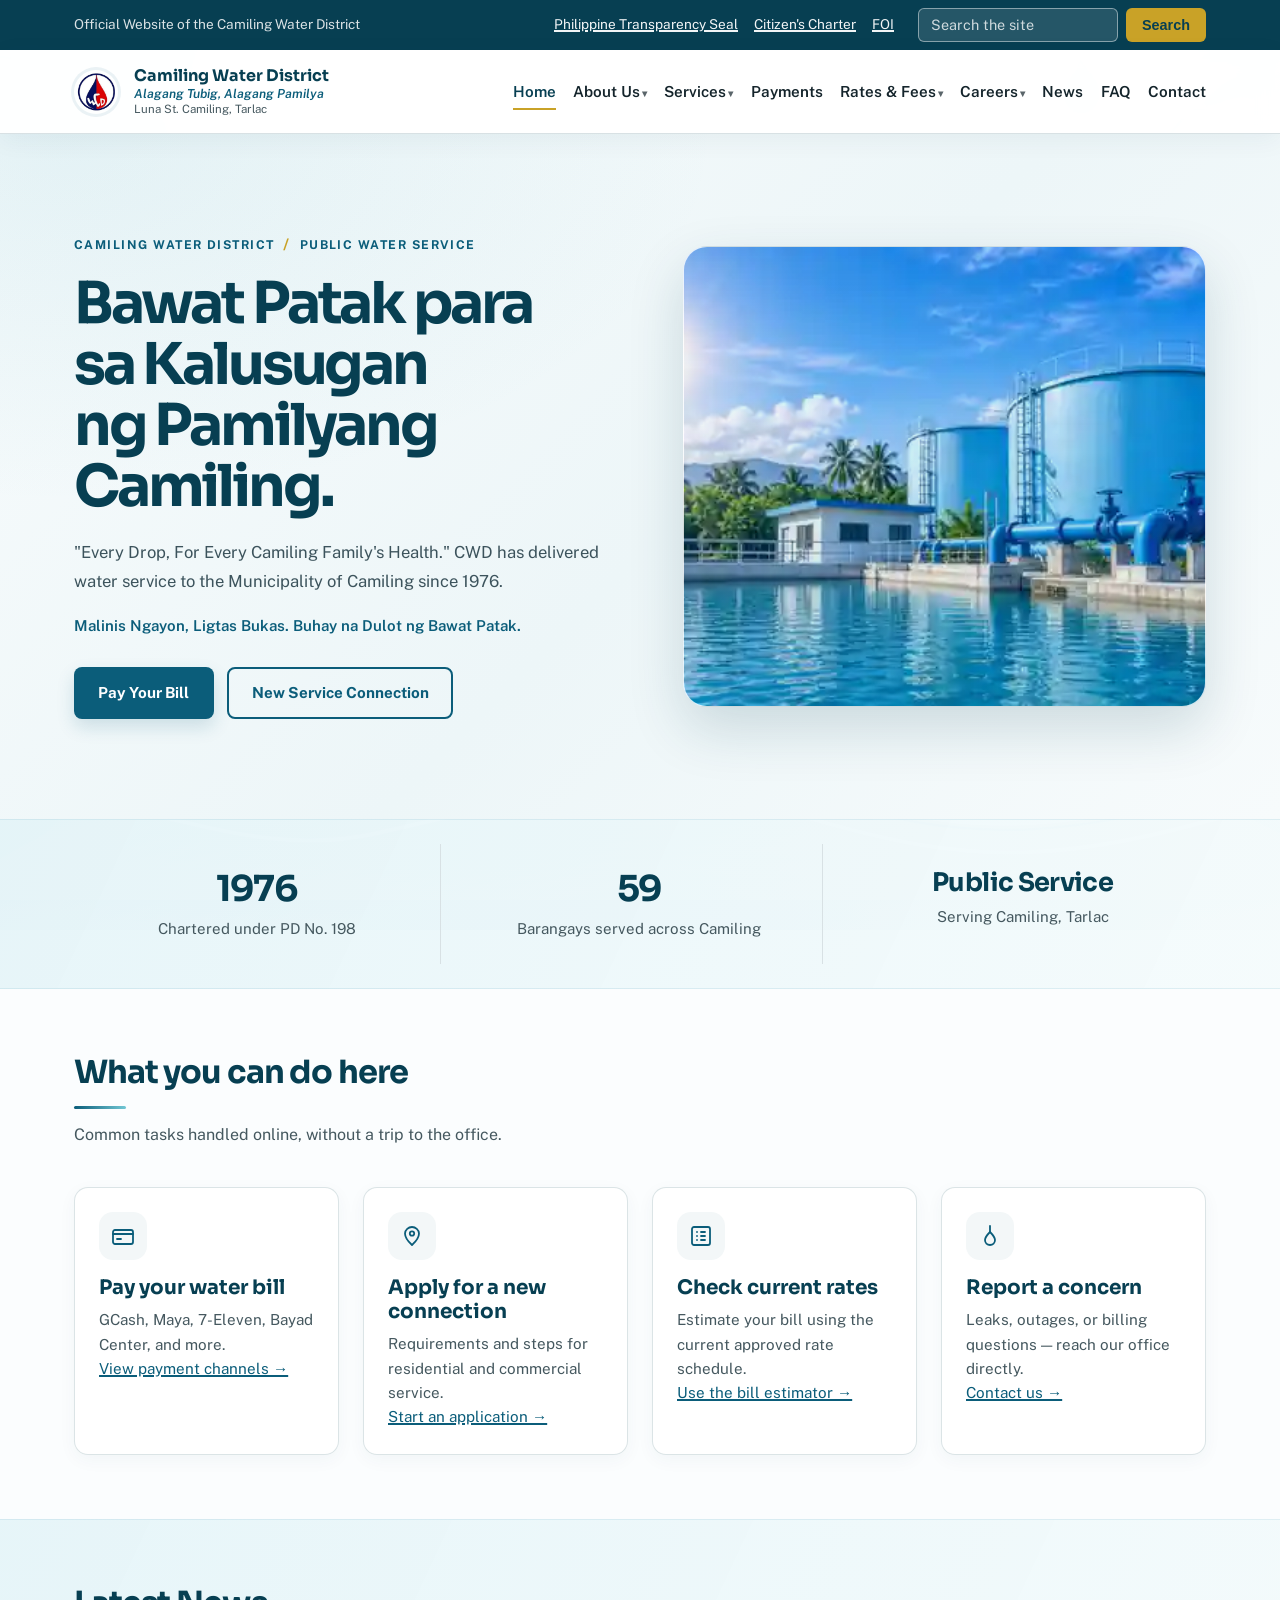
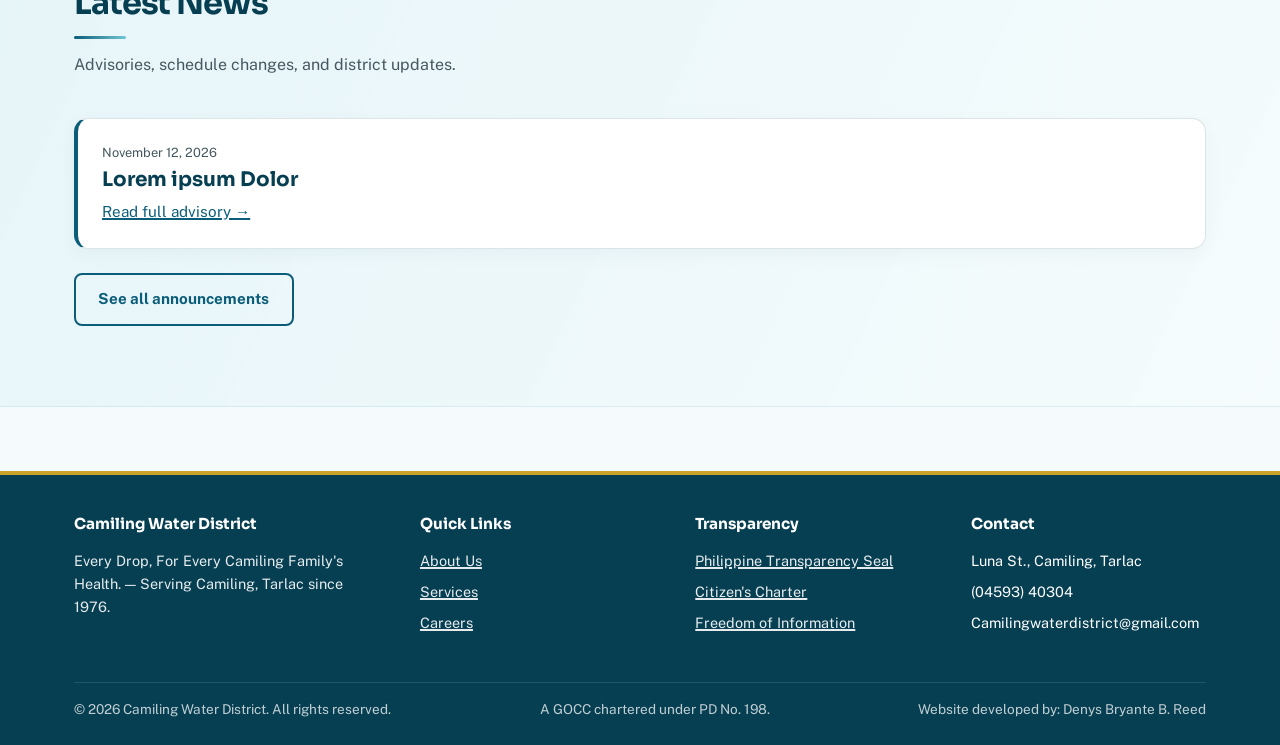
==== commit 2e8bc8e1: "Refresh homepage script for hero image rendering fix" ====
--- a/index.html
+++ b/index.html
@@ -229,7 +229,7 @@
   </div>
 </footer>
 
-<script src="assets/script.js?v=20261118-fix3"></script>
+<script src="assets/script.js?v=hero-photo-img-element-20261123"></script>
 <script>
 (function () {
 
--- a/assets/styles.css
+++ b/assets/styles.css
@@ -1148,3 +1148,40 @@
     text-align: center;
   }
 }
+
+
+/* Services CMS cards: image sizing is controlled by the design, not upload dimensions. */
+#services-list > .service-card {
+  min-width: 0;
+  overflow: hidden;
+  display: flex;
+  flex-direction: column;
+}
+.service-card-image {
+  display: block;
+  width: 100%;
+  max-width: 100%;
+  aspect-ratio: 16 / 9;
+  height: auto;
+  max-height: 220px;
+  object-fit: cover;
+  object-position: center;
+  border-radius: 8px;
+  margin: 0 0 1rem;
+}
+
+
+/* PagesCMS homepage hero: render the chosen image as a contained card image. */
+.home-hero-photo { position: relative; overflow: hidden; background-color: #d9f0f4; }
+.home-hero-photo .home-hero-cms-image {
+  display: block;
+  position: absolute;
+  inset: 0;
+  width: 100%;
+  height: 100%;
+  object-fit: cover;
+  object-position: center;
+  border-radius: inherit;
+  z-index: 0;
+}
+.home-hero-photo.home-hero-photo-loaded::after { z-index: 1; }
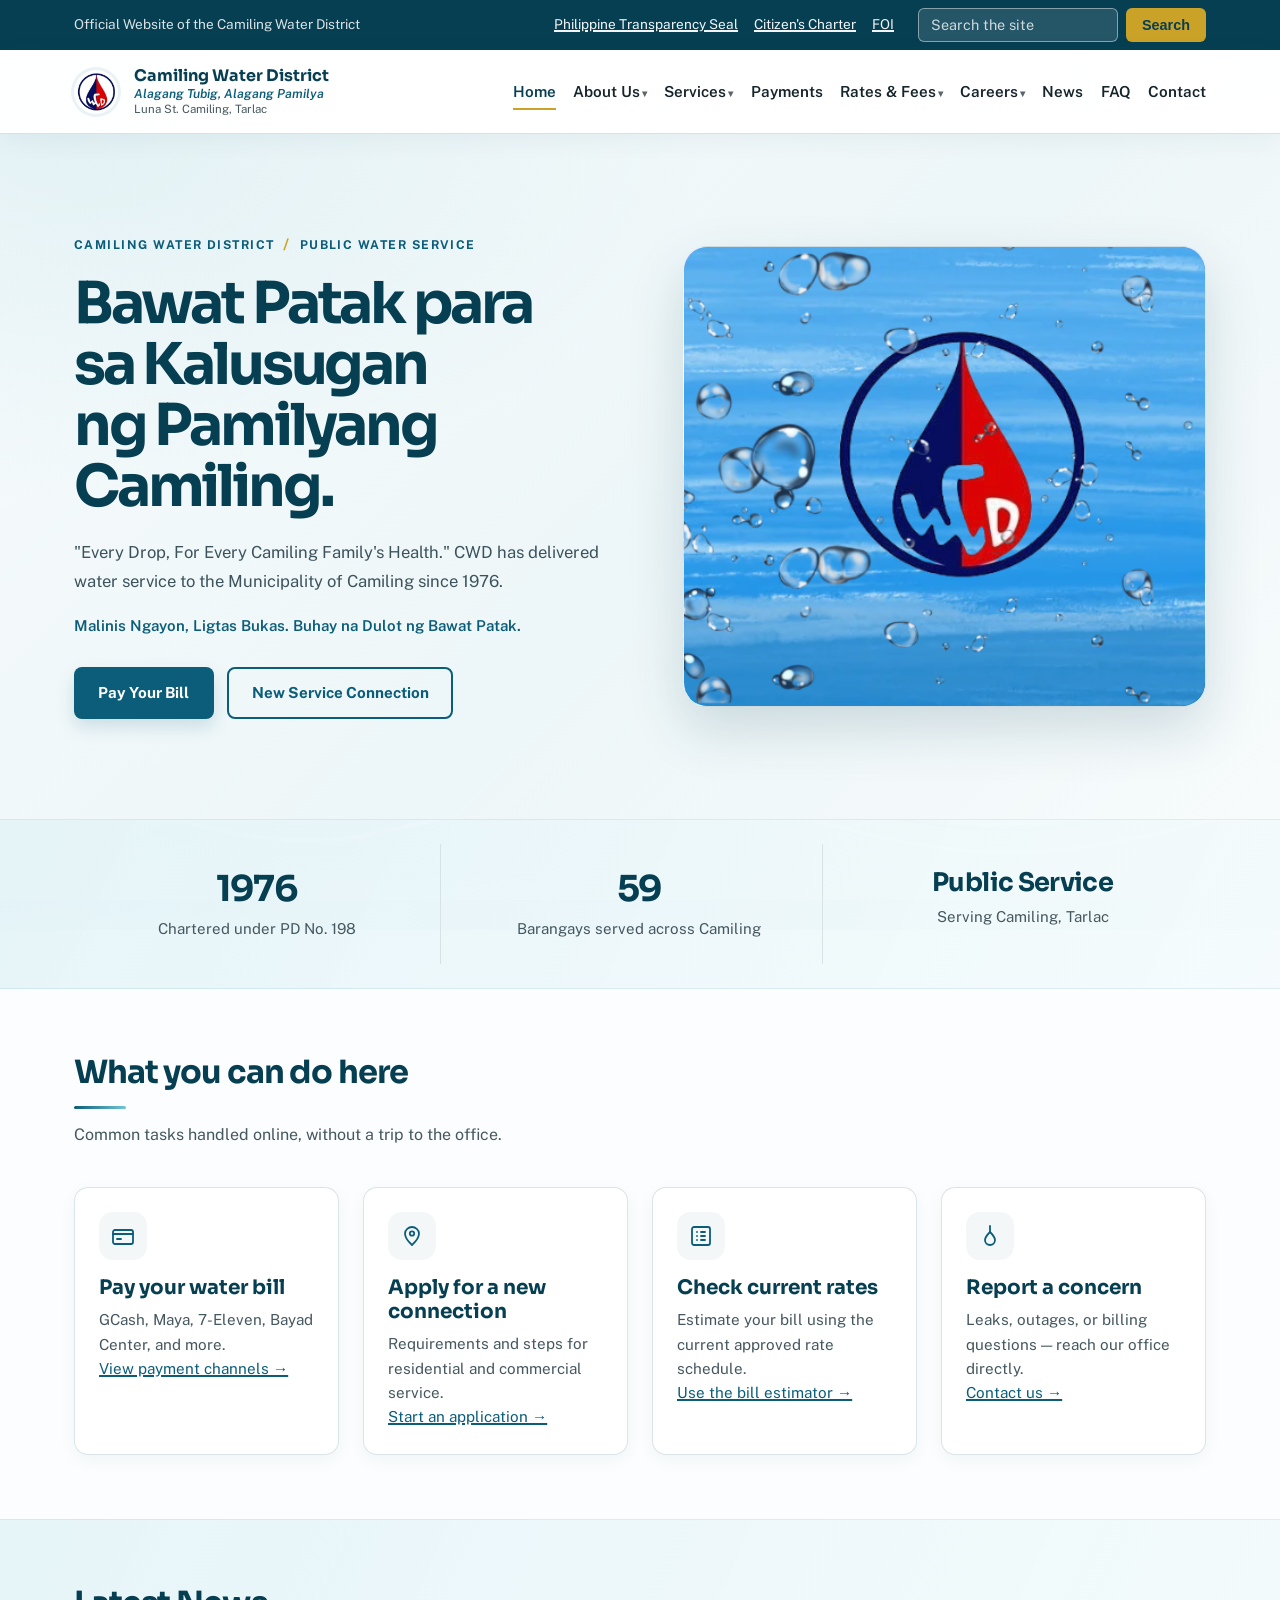
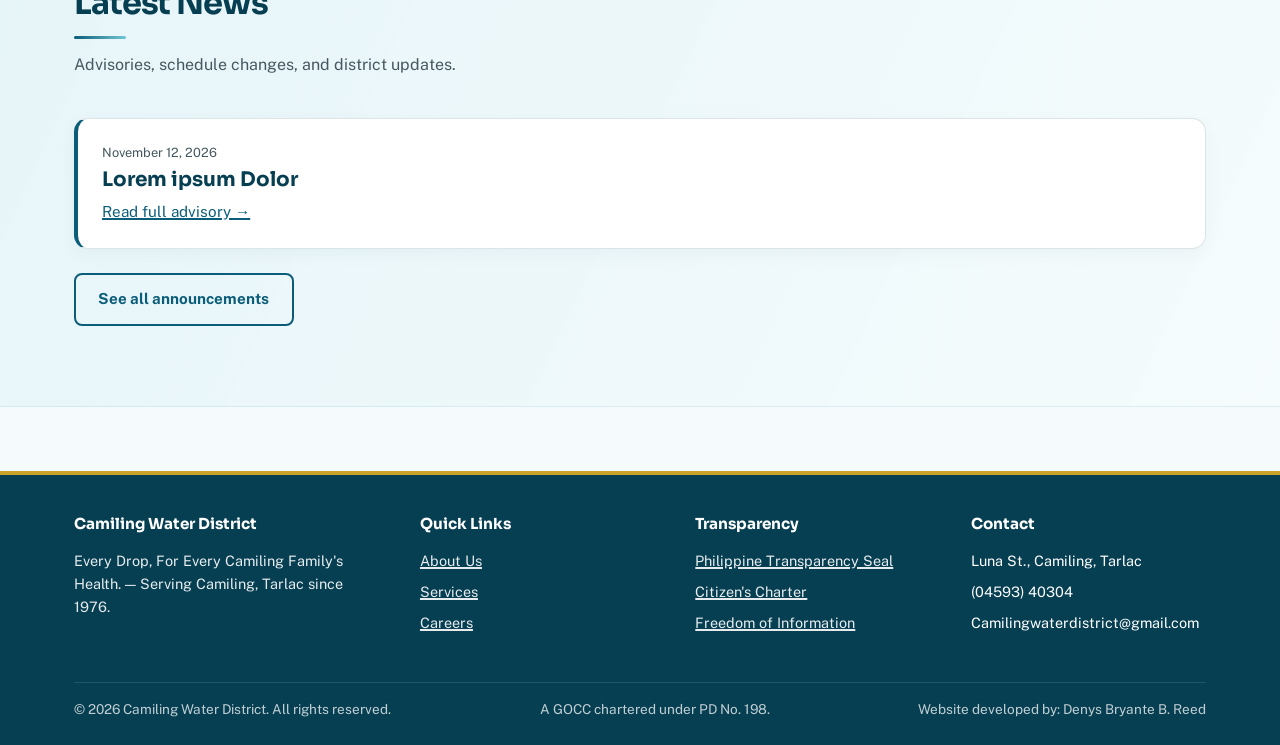
==== commit b00b1fd5: "Add direct static fallback for PagesCMS hero image" ====
--- a/index.html
+++ b/index.html
@@ -115,7 +115,7 @@
         <a href="services.html" class="btn btn-outline">New Service Connection</a>
       </div>
       </div>
-      <div class="home-hero-photo" role="img" aria-label="Illustrative photograph of a water treatment facility"></div>
+      <div class="home-hero-photo" role="img" aria-label="Homepage photo selected in PagesCMS"><img class="home-hero-cms-image" src="images/uploads/Image%208-4-26%20at%204.30%E2%80%AFPM-2.png" data-fallback-src="images/uploads/Image%208-4-26%20at%204.30%E2%80%AFPM-2.png" alt="Camiling Water District homepage photo" decoding="async" fetchpriority="high"></div>
     </div>
   </section>
 
@@ -229,7 +229,7 @@
   </div>
 </footer>
 
-<script src="assets/script.js?v=hero-photo-img-element-20261123"></script>
+<script src="assets/script.js?v=hero-photo-static-fallback-20261123"></script>
 <script>
 (function () {
 
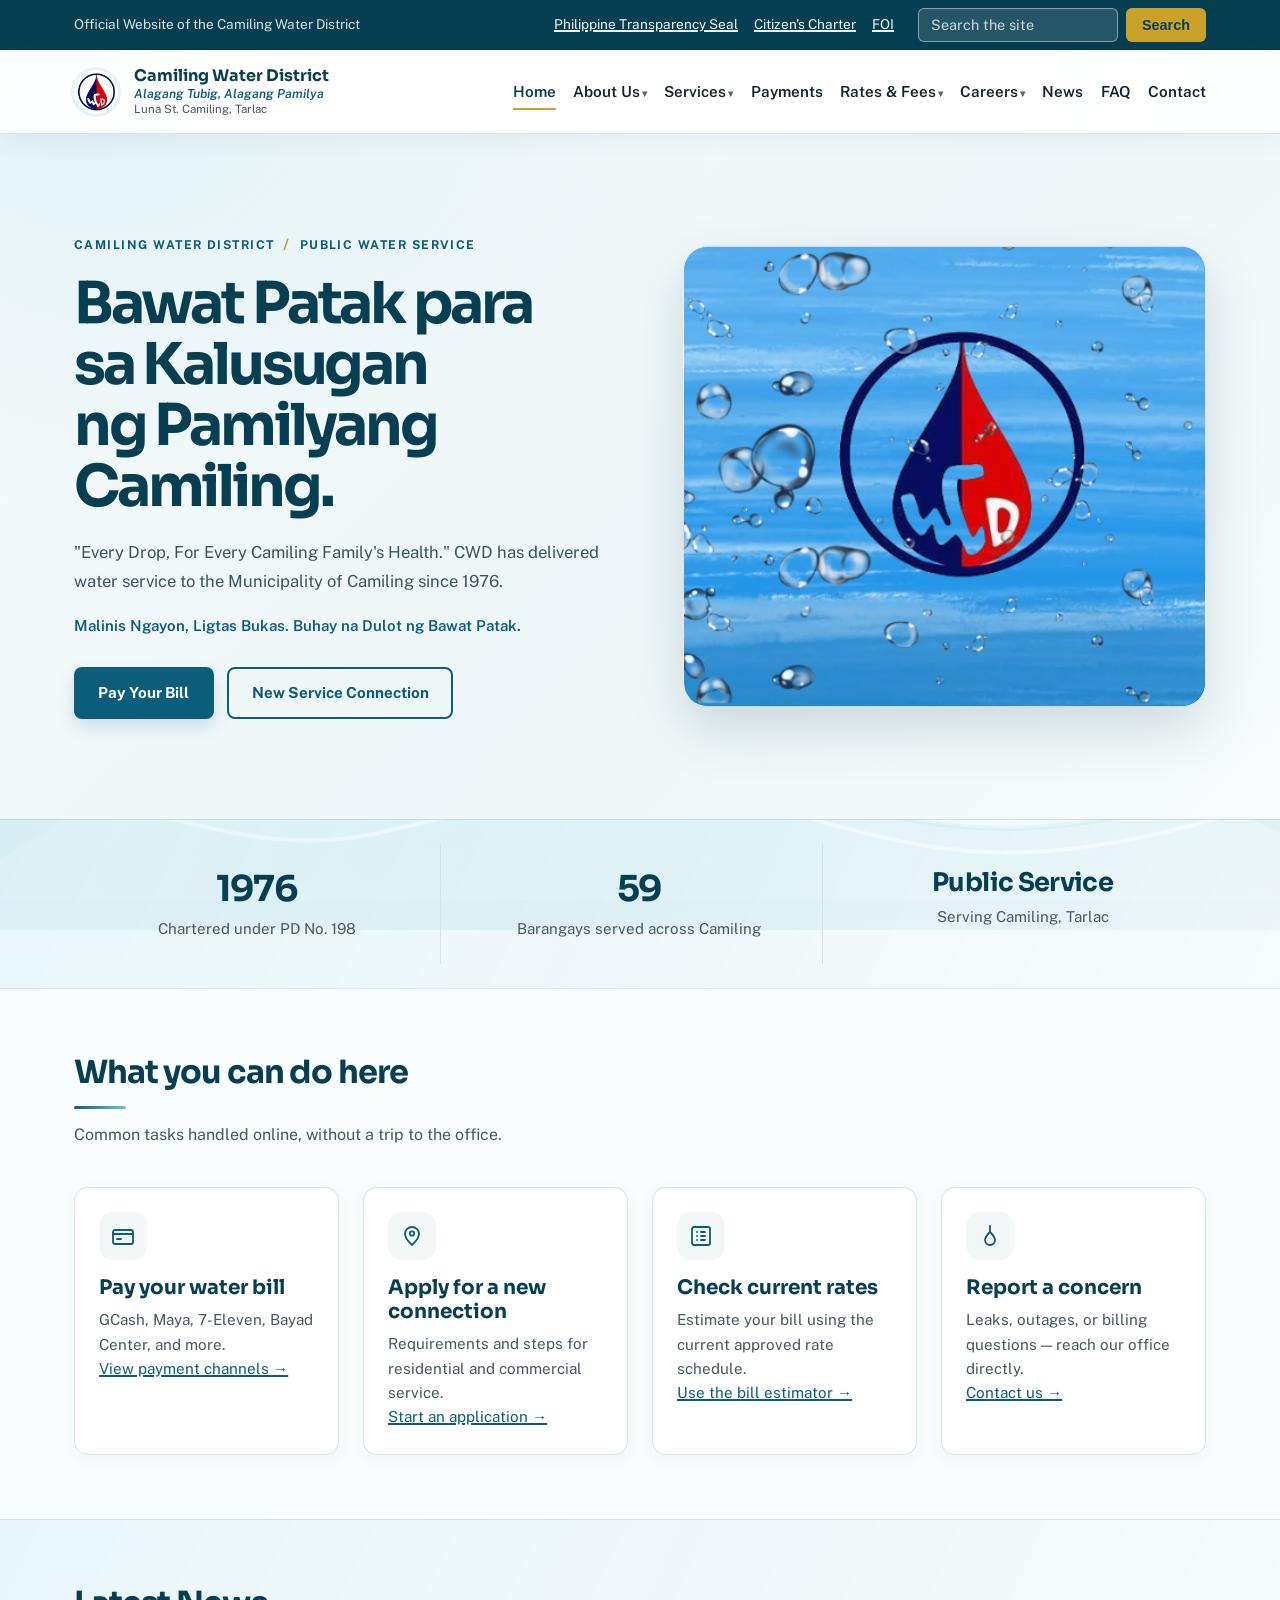
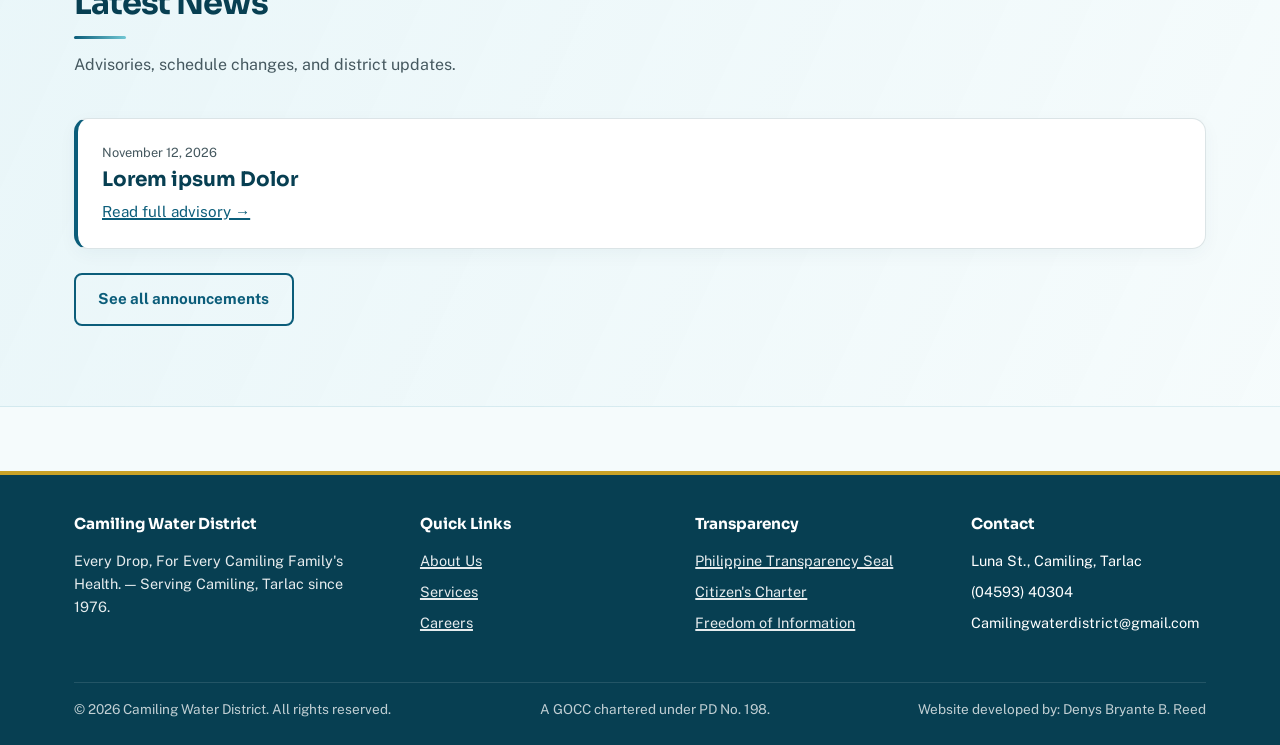
==== commit 57af3377: "Refresh water background stylesheet cache" ====
--- a/index.html
+++ b/index.html
@@ -13,7 +13,7 @@
 <meta property="og:description" content="Official website of the Camiling Water District (CWD), Tarlac, Philippines.">
 <link rel="preconnect" href="https://fonts.googleapis.com">
 <link href="https://fonts.googleapis.com/css2?family=Sora:wght@600;700&family=Public+Sans:wght@400;600;700&display=swap" rel="stylesheet">
-<link rel="stylesheet" href="assets/styles.css?v=water-theme-20261123">
+<link rel="stylesheet" href="assets/styles.css?v=water-visible-20261123">
 <script type="application/ld+json">
 {"@context":"https://schema.org","@type":"GovernmentOrganization","name":"Camiling Water District","address":{"@type":"PostalAddress","streetAddress":"Luna St.","addressLocality":"Camiling","addressRegion":"Tarlac","addressCountry":"PH"},"telephone":"(04593) 40304","email":"Camilingwaterdistrict@gmail.com"}
 </script>
@@ -115,7 +115,7 @@
         <a href="services.html" class="btn btn-outline">New Service Connection</a>
       </div>
       </div>
-      <div class="home-hero-photo" role="img" aria-label="Homepage photo selected in PagesCMS"><img class="home-hero-cms-image" src="images/uploads/Image%208-4-26%20at%204.30%E2%80%AFPM-2.png" data-fallback-src="images/uploads/Image%208-4-26%20at%204.30%E2%80%AFPM-2.png" alt="Camiling Water District homepage photo" decoding="async" fetchpriority="high"></div>
+      <div class="home-hero-photo" role="img" aria-label="Homepage photo selected in PagesCMS"><img class="home-hero-cms-image" src="images/uploads/home-hero-current.png" data-fallback-src="images/uploads/home-hero-current.png" alt="Camiling Water District homepage photo" decoding="async" fetchpriority="high"></div>
     </div>
   </section>
 
@@ -229,7 +229,7 @@
   </div>
 </footer>
 
-<script src="assets/script.js?v=hero-photo-static-fallback-20261123"></script>
+<script src="assets/script.js?v=hero-photo-stable-path-20261123"></script>
 <script>
 (function () {
 
--- a/assets/styles.css
+++ b/assets/styles.css
@@ -825,16 +825,16 @@
 /* ---------- Water backgrounds: layered water illustration ---------- */
 .bg-waves,.bg-drops,.bg-splash {
   background-color:#f5fbfc;
-  background-image:linear-gradient(180deg,rgba(247,252,253,.3),rgba(247,252,253,.48)),url("water-background.svg");
+  background-image:linear-gradient(180deg,rgba(247,252,253,.06),rgba(247,252,253,.14)),url("water-background.svg");
   background-repeat:no-repeat,no-repeat;
   background-position:center,center;
   background-size:cover,cover;
   background-attachment:fixed,fixed;
 }
-.bg-waves main>section,.bg-drops main>section,.bg-splash main>section {background-color:rgba(255,255,255,.68);}
+.bg-waves main>section,.bg-drops main>section,.bg-splash main>section {background-color:rgba(255,255,255,.34);}
 .bg-waves main>section.section-tint,.bg-drops main>section.section-tint,.bg-splash main>section.section-tint {
-  background:linear-gradient(115deg,rgba(229,244,248,.91),rgba(245,251,252,.89));
-  border-top:1px solid rgba(78,159,181,.14);border-bottom:1px solid rgba(78,159,181,.14);
+  background:linear-gradient(115deg,rgba(229,244,248,.73),rgba(245,251,252,.66));
+  border-top:1px solid rgba(78,159,181,.24);border-bottom:1px solid rgba(78,159,181,.14);
 }
 .bg-waves .card,.bg-drops .card,.bg-splash .card {background:rgba(255,255,255,.98);}
 @media(max-width:700px){.bg-waves,.bg-drops,.bg-splash{background-attachment:scroll,scroll;background-position:center top,center top;background-size:auto,auto;}}
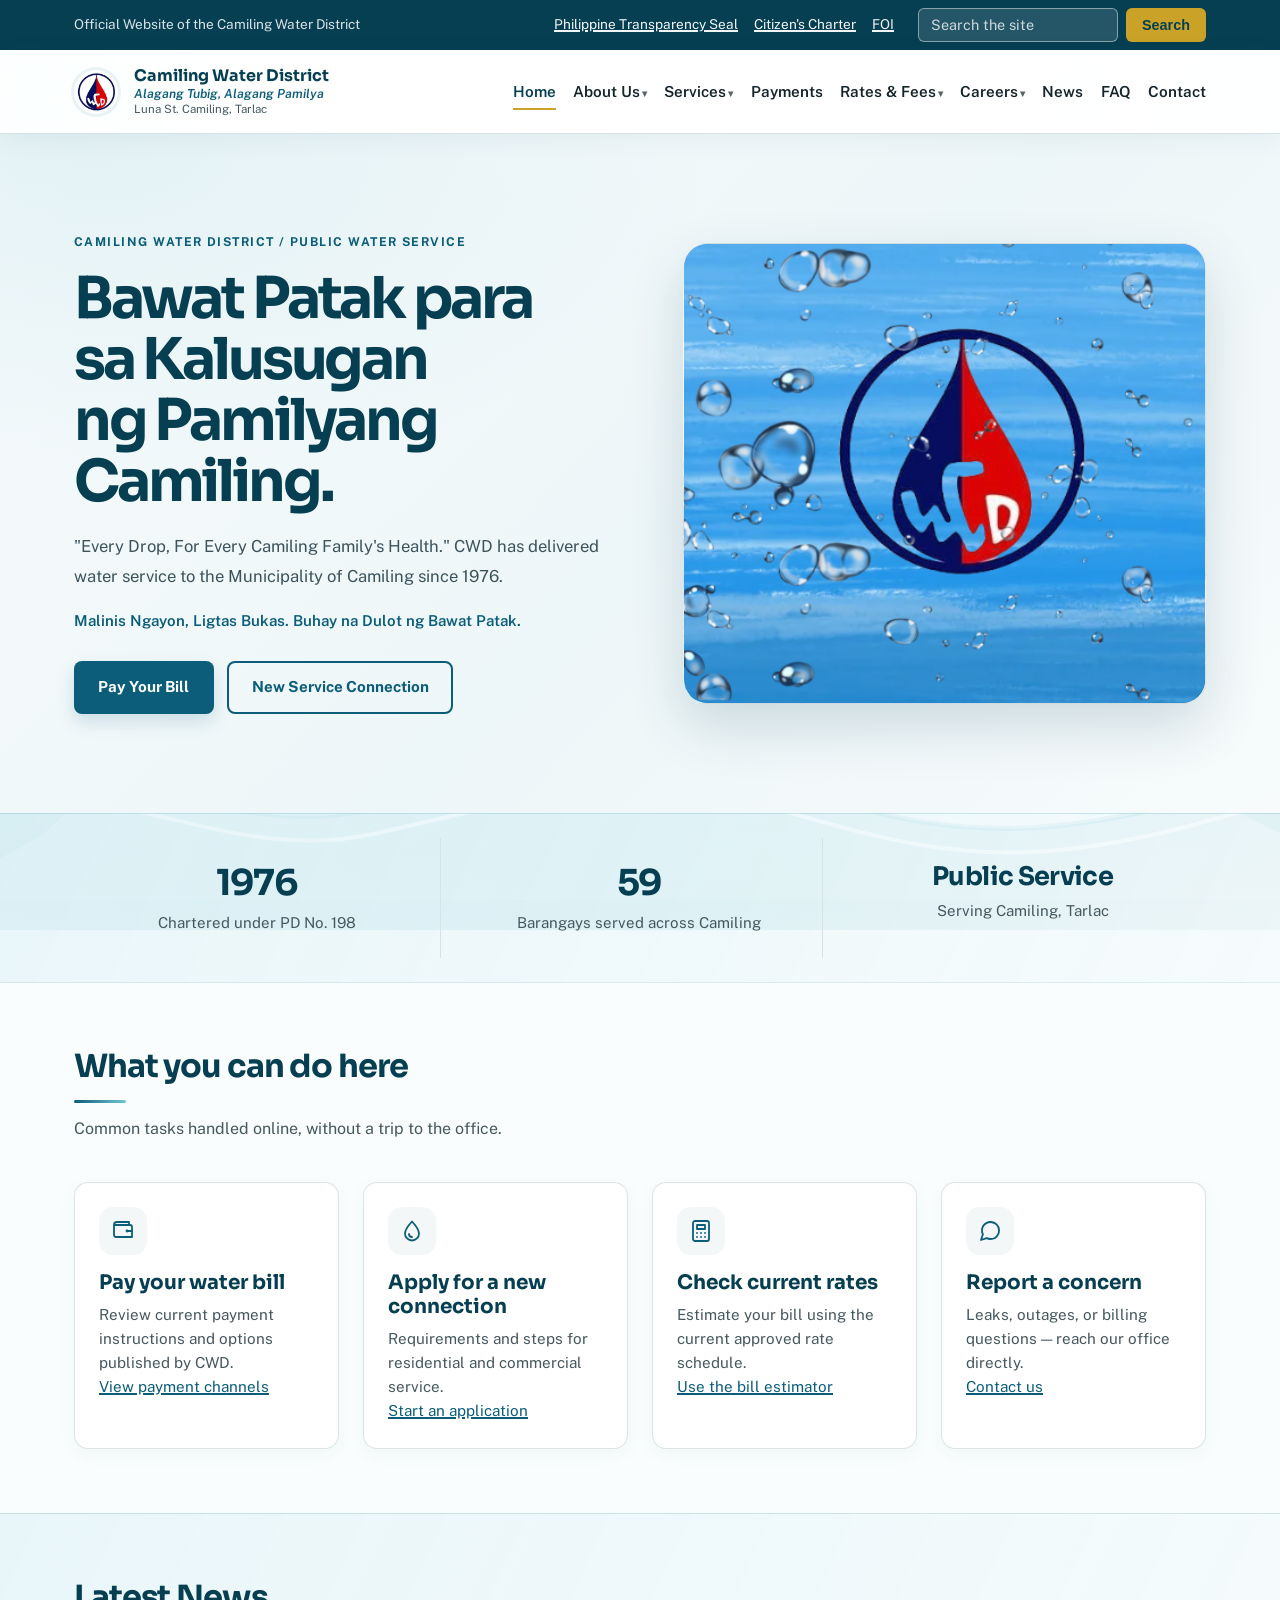
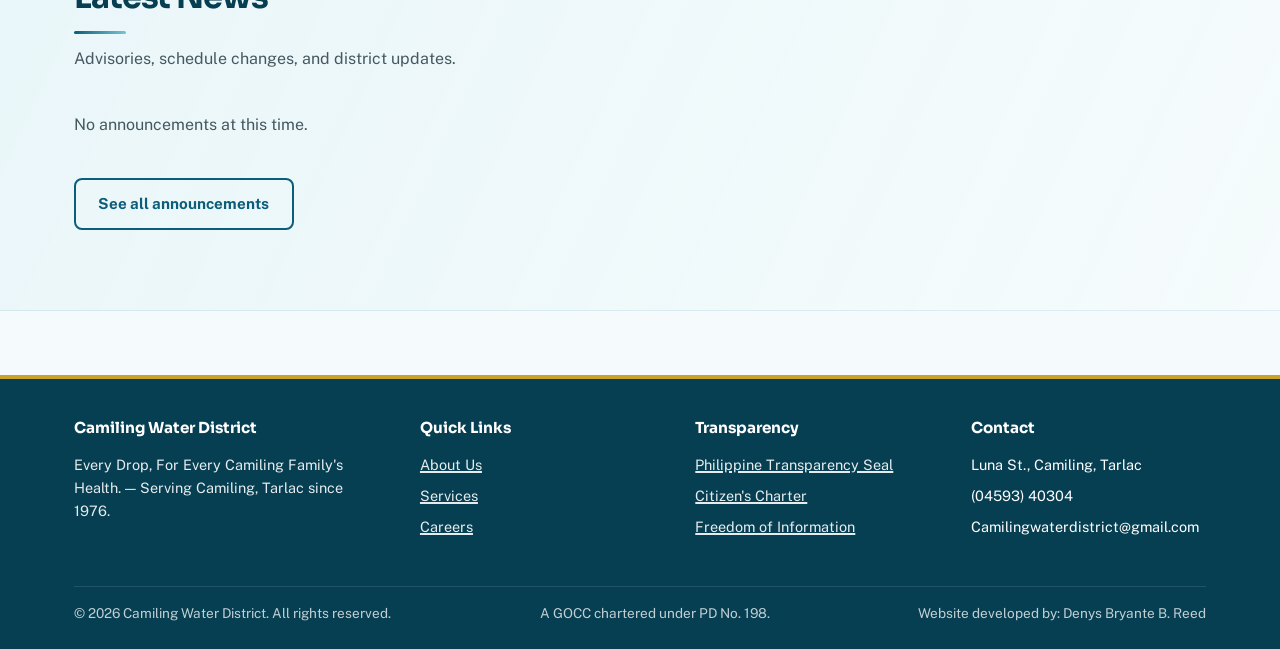
==== commit 9a5efabd: "Refresh shared CMS script and page-content cache references" ====
--- a/index.html
+++ b/index.html
@@ -13,7 +13,7 @@
 <meta property="og:description" content="Official website of the Camiling Water District (CWD), Tarlac, Philippines.">
 <link rel="preconnect" href="https://fonts.googleapis.com">
 <link href="https://fonts.googleapis.com/css2?family=Sora:wght@600;700&family=Public+Sans:wght@400;600;700&display=swap" rel="stylesheet">
-<link rel="stylesheet" href="assets/styles.css?v=water-visible-20261123">
+<link rel="stylesheet" href="assets/styles.css?v=cms-audit-20261125">
 <script type="application/ld+json">
 {"@context":"https://schema.org","@type":"GovernmentOrganization","name":"Camiling Water District","address":{"@type":"PostalAddress","streetAddress":"Luna St.","addressLocality":"Camiling","addressRegion":"Tarlac","addressCountry":"PH"},"telephone":"(04593) 40304","email":"Camilingwaterdistrict@gmail.com"}
 </script>
@@ -141,8 +141,8 @@
   <section>
     <div class="container">
       <div class="section-head">
-        <h2>What you can do here</h2>
-        <p>Common tasks handled online, without a trip to the office.</p>
+        <h2 id="home-shortcuts-heading">What you can do here</h2>
+        <p id="home-shortcuts-intro">Common tasks handled online, without a trip to the office.</p>
       </div>
       <div class="grid">
         <div class="card">
@@ -177,13 +177,13 @@
   <section class="section-tint">
     <div class="container">
       <div class="section-head">
-        <h2>Latest News</h2>
-        <p>Advisories, schedule changes, and district updates.</p>
+        <h2 id="home-news-heading">Latest News</h2>
+        <p id="home-news-intro">Advisories, schedule changes, and district updates.</p>
       </div>
       <div id="latest-news-list" class="grid" style="grid-template-columns: repeat(auto-fit, minmax(260px,1fr));" aria-live="polite">
         <p id="latest-news-loading" style="color:var(--ink-soft);">Loading…</p>
       </div>
-      <p style="margin-top:1.5rem;"><a href="news.html" class="btn btn-outline">See all announcements</a></p>
+      <p style="margin-top:1.5rem;"><a id="home-news-button" href="news.html" class="btn btn-outline">See all announcements</a></p>
     </div>
   </section>
 
@@ -229,7 +229,7 @@
   </div>
 </footer>
 
-<script src="assets/script.js?v=hero-photo-stable-path-20261123"></script>
+<script src="assets/script.js?v=cms-audit-20261125"></script>
 <script>
 (function () {
 
@@ -259,7 +259,7 @@
     return d.toLocaleDateString("en-PH", { year: "numeric", month: "long", day: "numeric" });
   }
 
-  fetch("data/news.json")
+  fetch("data/news.json", { cache: "no-store" })
     .then(function (res) {
       if (!res.ok) throw new Error("HTTP " + res.status);
       return res.json();
--- a/assets/styles.css
+++ b/assets/styles.css
@@ -806,21 +806,183 @@
   .gov-bar .site-search input[type="search"] { flex: 1; width: auto; }
 }
 
-/* ---------- Organizational chart ---------- */
-.org-chart { display: flex; flex-direction: column; align-items: center; }
-.org-board { width: 100%; border: 2px dashed var(--line); border-radius: 20px; padding: 1.5rem 1rem 2rem; background: var(--bg-tint); }
-.org-label { text-align: center; font-family: var(--font-head); font-weight: 700; color: var(--teal-deep); text-transform: uppercase; letter-spacing: 0.08em; font-size: 0.85rem; margin: 0 0 1rem; }
-.org-row { display: flex; flex-wrap: wrap; justify-content: center; gap: 1.25rem; width: 100%; }
-.org-line { width: 3px; height: 36px; background: var(--teal); margin: 0 auto; }
-.org-line-long { height: 48px; }
-.org-card { background: #fff; border: 1px solid var(--line); border-radius: var(--radius); padding: 1.25rem 1rem; text-align: center; width: 210px; box-shadow: 0 2px 8px rgba(7,63,82,0.08); }
-.org-card-lg { width: 260px; border: 2px solid var(--gold); }
-.org-photo { width: 112px; height: 112px; border-radius: 50%; margin: 0 auto 0.9rem; overflow: hidden; background: var(--bg-tint); border: 3px solid var(--teal); display: flex; align-items: center; justify-content: center; }
-.org-card-lg .org-photo { width: 136px; height: 136px; border-color: var(--gold); }
-.org-photo img { width: 100%; height: 100%; object-fit: cover; }
-.org-photo svg { width: 60%; height: 60%; stroke: var(--teal); fill: none; stroke-width: 1.5; stroke-linecap: round; stroke-linejoin: round; opacity: 0.55; }
-.org-card h3 { font-size: 1.05rem; margin: 0 0 0.25rem; color: var(--teal-deep); }
-.org-card p { margin: 0; font-size: 0.9rem; color: var(--ink-soft); }
+/* ---------- Organizational chart matching the official CWD structure ---------- */
+.org-chart {
+  width: 100%;
+  max-width: 1180px;
+  margin: 0 auto;
+  display: flex;
+  flex-direction: column;
+  align-items: stretch;
+}
+.org-level { width: 100%; }
+.org-level-title {
+  width: min(100%, 390px);
+  min-height: 42px;
+  margin: 0 auto 1.15rem;
+  padding: .65rem 1rem;
+  display: flex;
+  align-items: center;
+  justify-content: center;
+  text-align: center;
+  text-transform: uppercase;
+  letter-spacing: .045em;
+  font-family: var(--font-head);
+  font-size: .88rem;
+  font-weight: 700;
+  color: var(--ink, #17333d);
+  background: #fff;
+  border: 2px solid var(--ink, #17333d);
+  box-shadow: inset 0 0 0 3px #fff, inset 0 0 0 4px var(--line, #c6d9de);
+}
+.org-people-grid { display: grid; gap: .85rem; align-items: stretch; }
+.org-board-grid { grid-template-columns: repeat(5, minmax(0, 1fr)); }
+.org-person-card {
+  box-sizing: border-box;
+  width: 100%;
+  min-width: 0;
+  min-height: 190px;
+  padding: 1rem .75rem;
+  display: flex;
+  flex-direction: column;
+  align-items: center;
+  justify-content: flex-start;
+  text-align: center;
+  background: rgba(255,255,255,.98);
+  border: 1.5px solid #263941;
+  border-radius: 8px;
+  box-shadow: 0 3px 10px rgba(7,63,82,.08);
+  overflow-wrap: anywhere;
+}
+.org-person-card--board { min-height: 226px; }
+.org-person-card--manager {
+  min-height: 220px;
+  width: min(100%, 280px);
+  margin: 0 auto;
+  border: 2px solid var(--gold, #c5a15a);
+}
+.org-person-card--support { min-height: 164px; }
+.org-photo {
+  position: relative;
+  flex: 0 0 auto;
+  width: 76px;
+  height: 76px;
+  margin: 0 auto .8rem;
+  display: flex;
+  align-items: center;
+  justify-content: center;
+  overflow: hidden;
+  border-radius: 50%;
+  border: 3px solid var(--teal, #2f889c);
+  background: #e8f5f7;
+}
+.org-person-card--manager .org-photo { width: 96px; height: 96px; border-color: var(--gold, #c5a15a); }
+.org-person-card--support .org-photo,
+.org-person-card--staff .org-photo { width: 64px; height: 64px; }
+.org-photo img {
+  position: absolute;
+  inset: 0;
+  width: 100%;
+  height: 100%;
+  display: block;
+  object-fit: cover;
+  object-position: center;
+  border-radius: 50%;
+}
+.org-photo svg {
+  width: 55%;
+  height: 55%;
+  stroke: var(--teal-deep, #0b5668);
+  fill: none;
+  stroke-width: 1.5;
+  stroke-linecap: round;
+  stroke-linejoin: round;
+  opacity: .65;
+}
+.org-person-name {
+  margin: 0 0 .45rem;
+  color: var(--teal-deep, #0b5668);
+  font-family: var(--font-head);
+  font-size: .91rem;
+  font-weight: 700;
+  line-height: 1.35;
+}
+.org-person-title {
+  margin: 0;
+  color: var(--ink-soft, #53686f);
+  font-size: .78rem;
+  line-height: 1.4;
+}
+.org-connector {
+  width: 2px;
+  height: 28px;
+  flex: 0 0 auto;
+  margin: 0 auto;
+  background: #6c858c;
+}
+.org-connector-long { height: 34px; }
+.org-management-row {
+  display: grid;
+  grid-template-columns: minmax(0, 1fr) minmax(240px, 280px) minmax(0, 1fr);
+  align-items: center;
+  gap: 1rem;
+}
+.org-gm-holder { grid-column: 2; grid-row: 1; min-width: 0; }
+.org-gm-support { grid-column: 3; grid-row: 1; min-width: 0; width: min(100%, 220px); justify-self: end; }
+.org-divisions-grid {
+  display: grid;
+  grid-template-columns: repeat(3, minmax(0, 1fr));
+  align-items: start;
+  gap: 1rem;
+}
+.org-division { min-width: 0; display: flex; flex-direction: column; gap: .9rem; }
+.org-division-title {
+  min-height: 46px;
+  margin: 0;
+  padding: .65rem .55rem;
+  display: flex;
+  align-items: center;
+  justify-content: center;
+  text-align: center;
+  text-transform: uppercase;
+  line-height: 1.35;
+  font-family: var(--font-head);
+  font-size: .78rem;
+  font-weight: 700;
+  color: var(--ink, #17333d);
+  background: #fff;
+  border: 2px solid var(--ink, #17333d);
+  box-shadow: inset 0 0 0 3px #fff, inset 0 0 0 4px var(--line, #c6d9de);
+}
+.org-division-staff { display: grid; gap: .7rem; }
+.org-person-card--staff {
+  min-height: 145px;
+  padding: .85rem .75rem;
+}
+.org-person-card--staff .org-person-name { font-size: .85rem; }
+.org-person-card--staff .org-person-title { font-size: .76rem; }
+@media (max-width: 1050px) {
+  .org-board-grid { grid-template-columns: repeat(3, minmax(0, 1fr)); }
+  .org-divisions-grid { grid-template-columns: repeat(2, minmax(0, 1fr)); }
+}
+@media (max-width: 720px) {
+  .org-board-grid { grid-template-columns: repeat(2, minmax(0, 1fr)); }
+  .org-management-row { grid-template-columns: minmax(0, 1fr); gap: .85rem; }
+  .org-management-spacer { display: none; }
+  .org-gm-holder { grid-column: 1; grid-row: 1; }
+  .org-gm-support { grid-column: 1; grid-row: 2; justify-self: center; width: min(100%, 280px); }
+  .org-divisions-grid { grid-template-columns: minmax(0, 1fr); }
+  .org-level-title { font-size: .8rem; }
+}
+@media (max-width: 420px) {
+  .org-board-grid { grid-template-columns: minmax(0, 1fr); }
+  .org-person-card--board { min-height: 0; }
+}
+
+/* Respect system motion preferences for future transition enhancements. */
+@media (prefers-reduced-motion: reduce) {
+  .org-person-card { scroll-behavior: auto; }
+}
 
 /* ---------- Water backgrounds: layered water illustration ---------- */
 .bg-waves,.bg-drops,.bg-splash {
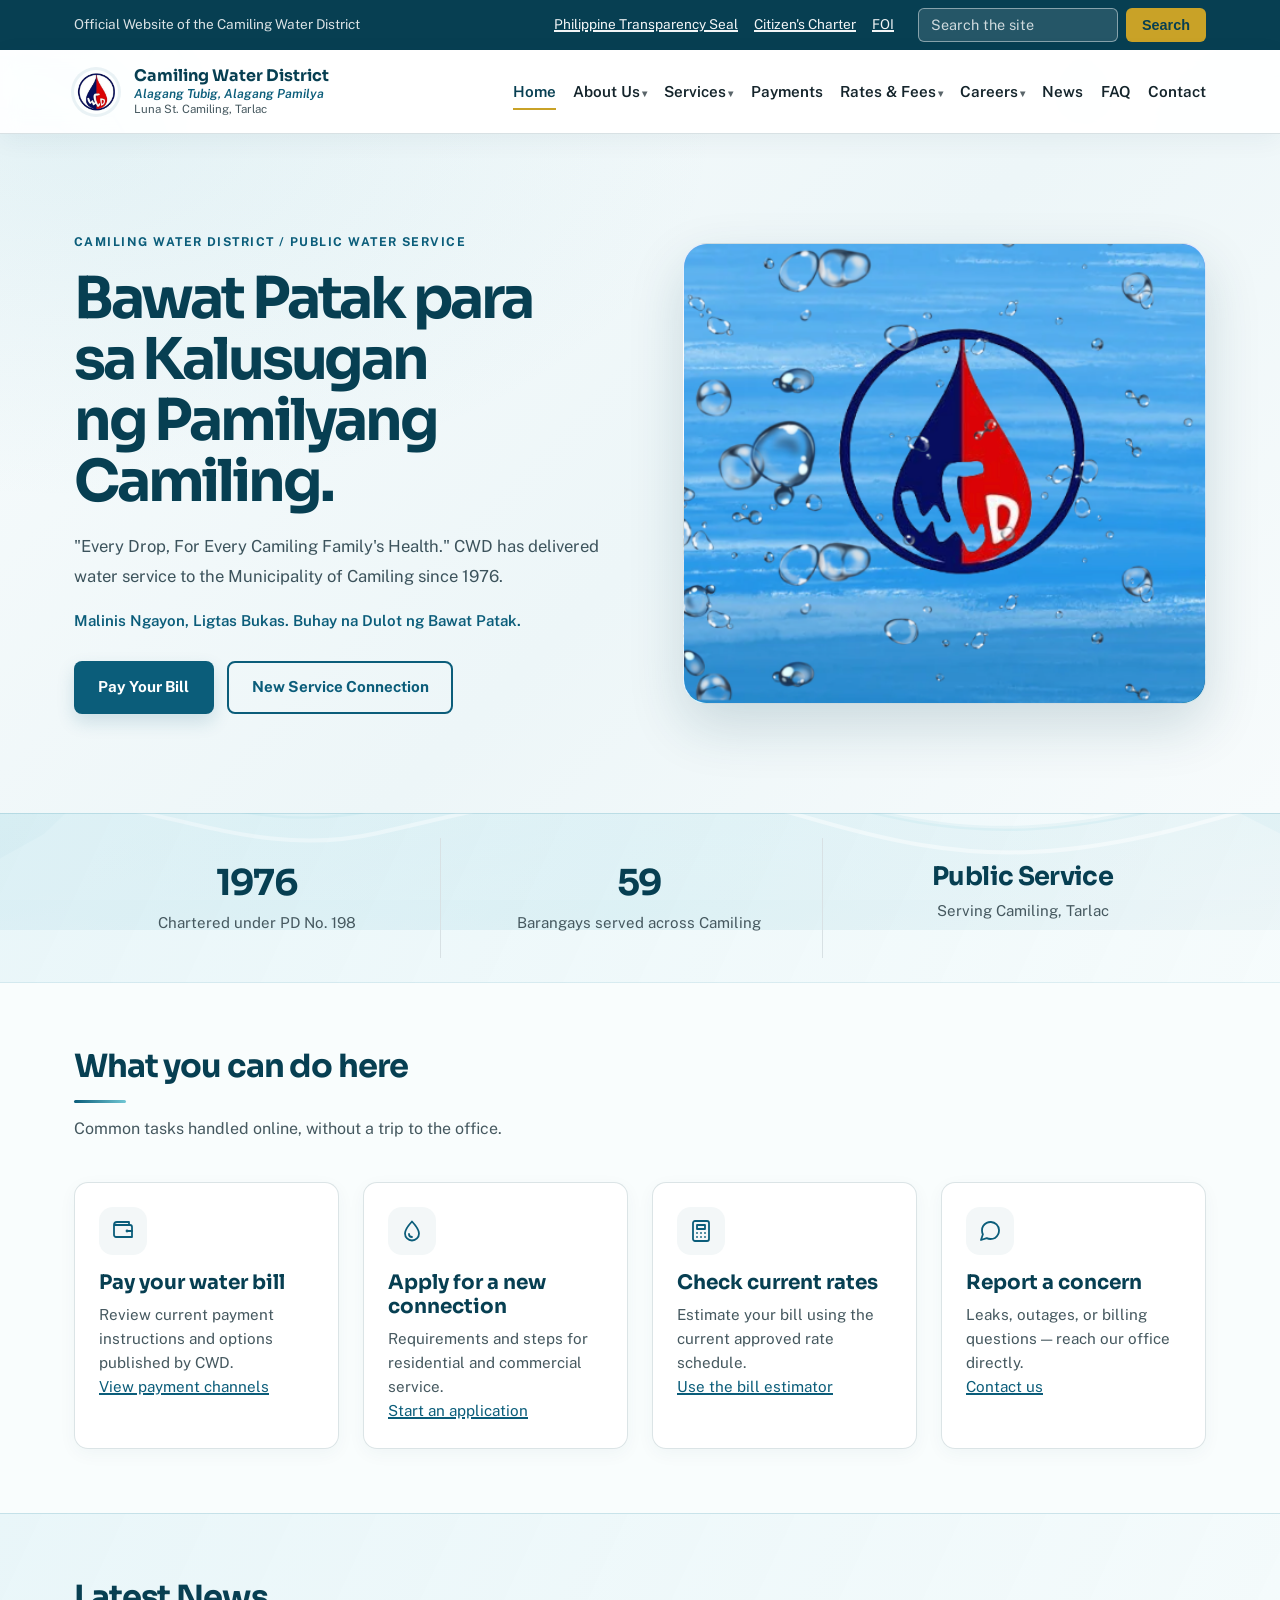
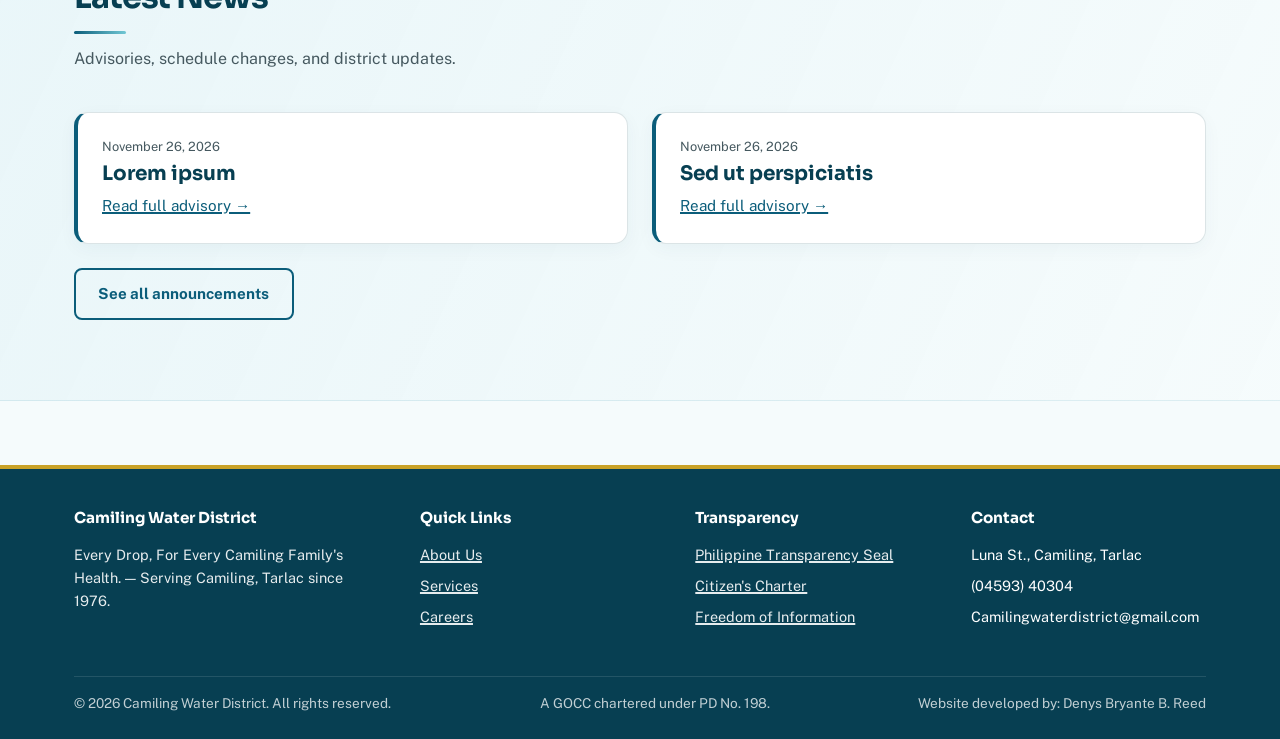
==== commit 0e0331d3: "Connect homepage hero image and add CMS document preview actions" ====
--- a/index.html
+++ b/index.html
@@ -229,26 +229,11 @@
   </div>
 </footer>
 
-<script src="assets/script.js?v=cms-audit-20261125"></script>
+<script src="assets/script.js?v=cms-binding-fix-20261126"></script>
 <script>
 (function () {
 
-  // ── 1. Announcement banner ─────────────────────────────────────
-  fetch("data/homepage.json")
-    .then(function (res) { return res.json(); })
-    .then(function (data) {
-      if (data.banner_show === true) {
-        var banner  = document.getElementById("site-banner");
-        var label   = document.getElementById("banner-label");
-        var message = document.getElementById("banner-message");
-        label.textContent   = data.banner_label   || "Notice";
-        message.textContent = data.banner_message || "";
-        banner.hidden = false;
-      }
-    })
-    .catch(function () { /* banner stays hidden on error */ });
-
-  // ── 2. Latest News — 3 newest from data/news.json ─────────────
+  // ── Latest News — 3 newest from data/news.json ─────────────
   var newsList    = document.getElementById("latest-news-list");
   var newsLoading = document.getElementById("latest-news-loading");
 
